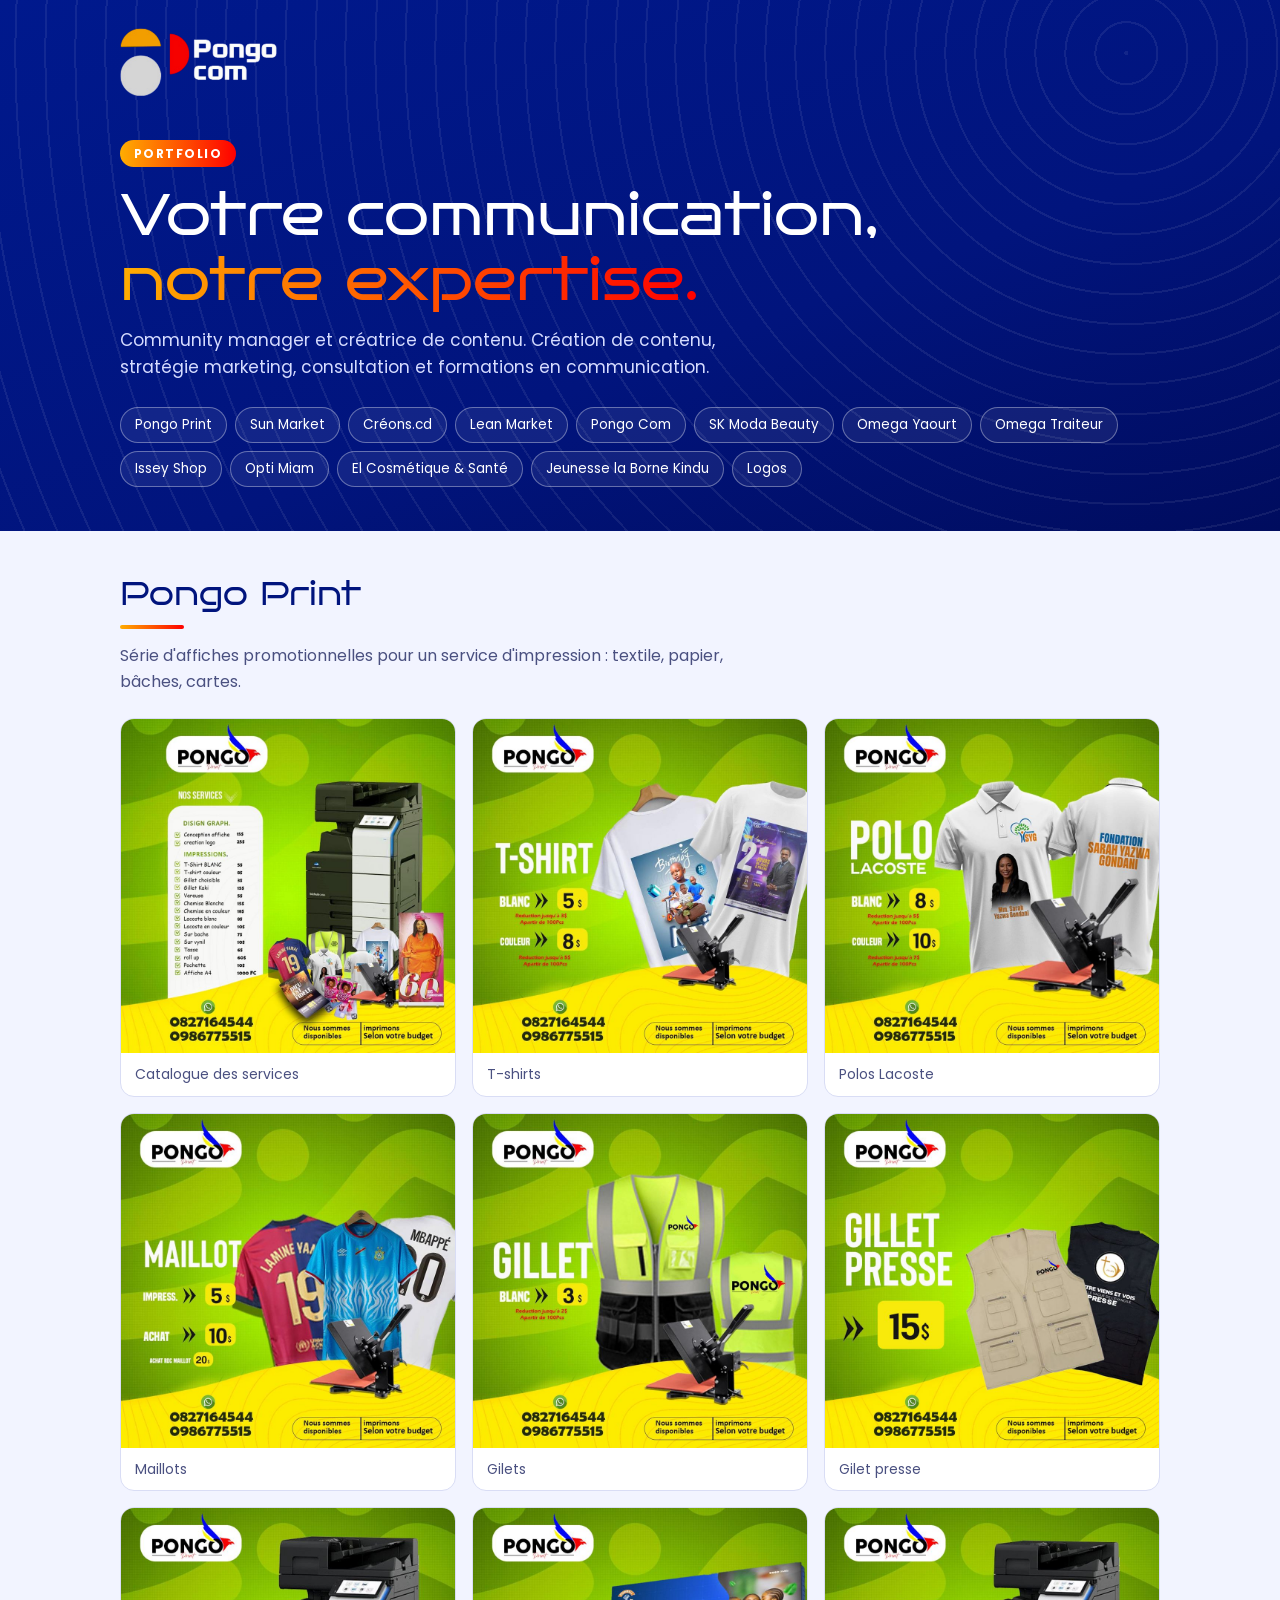
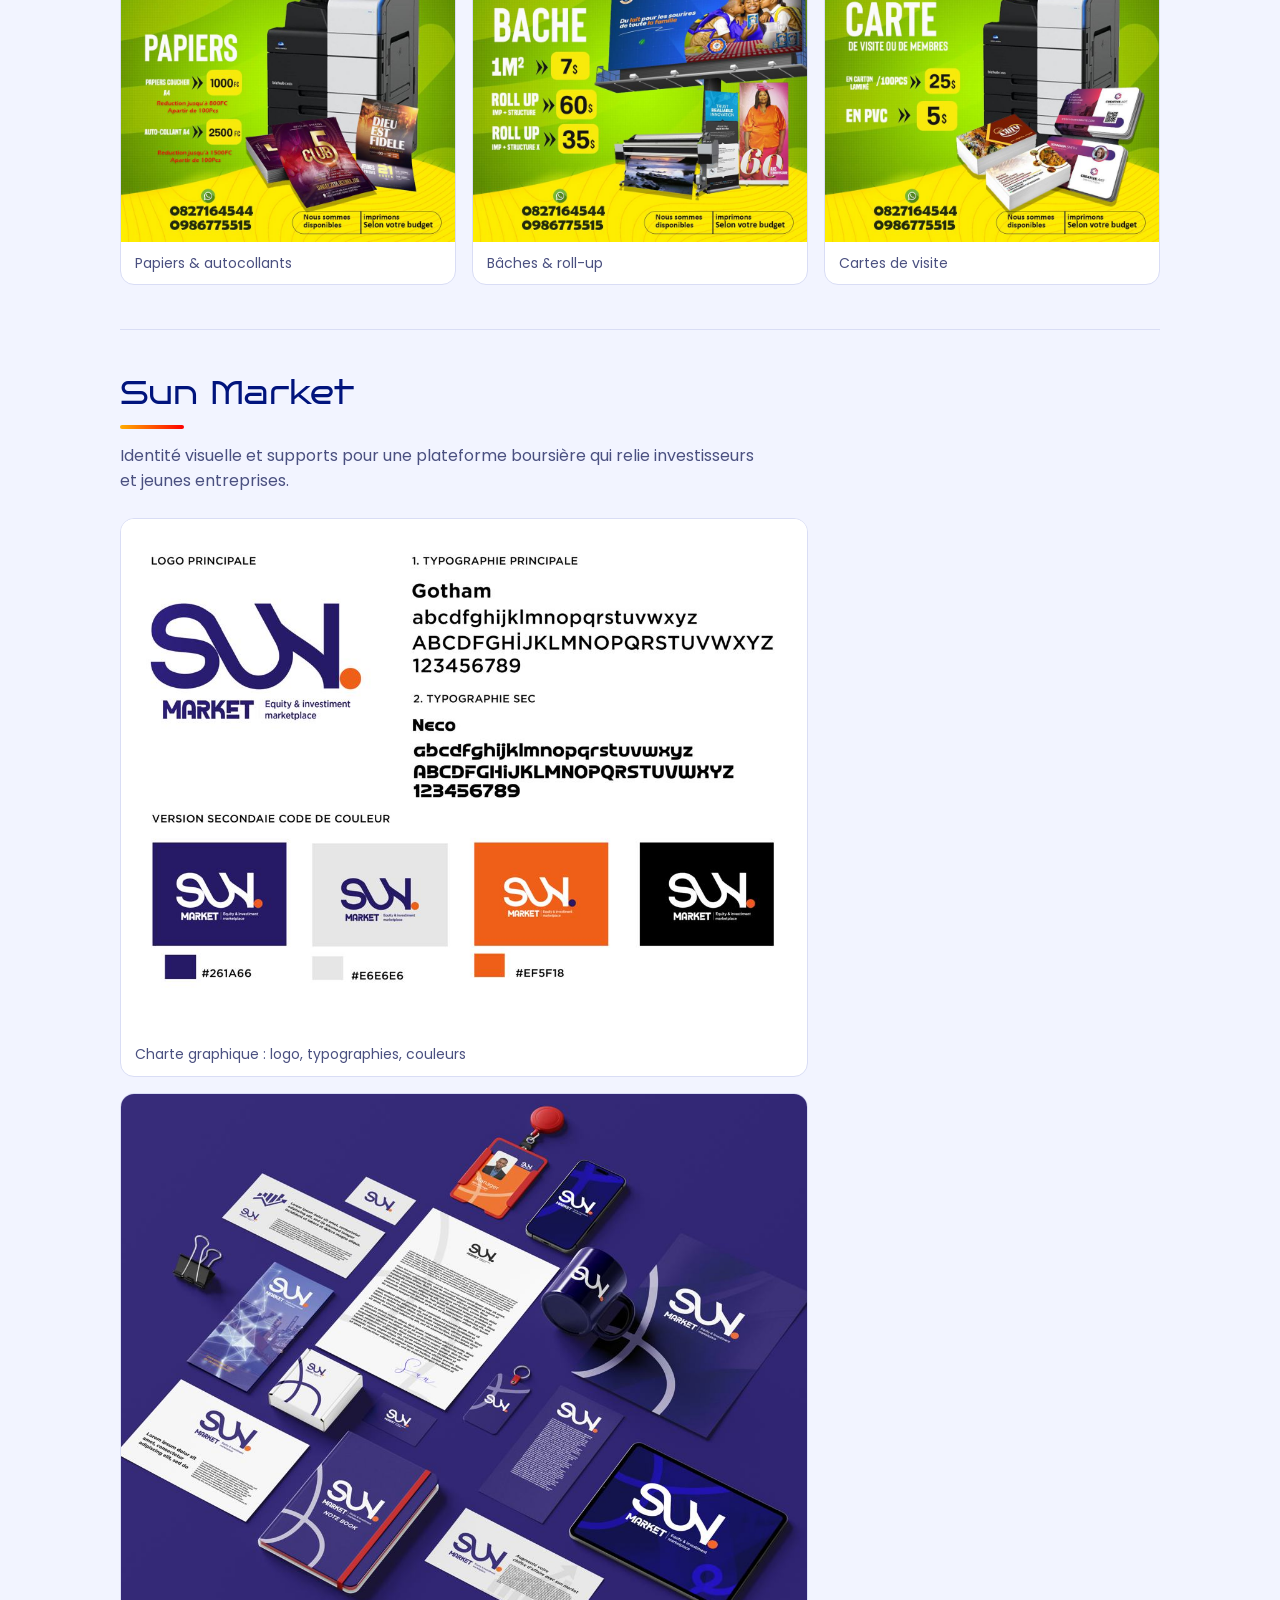
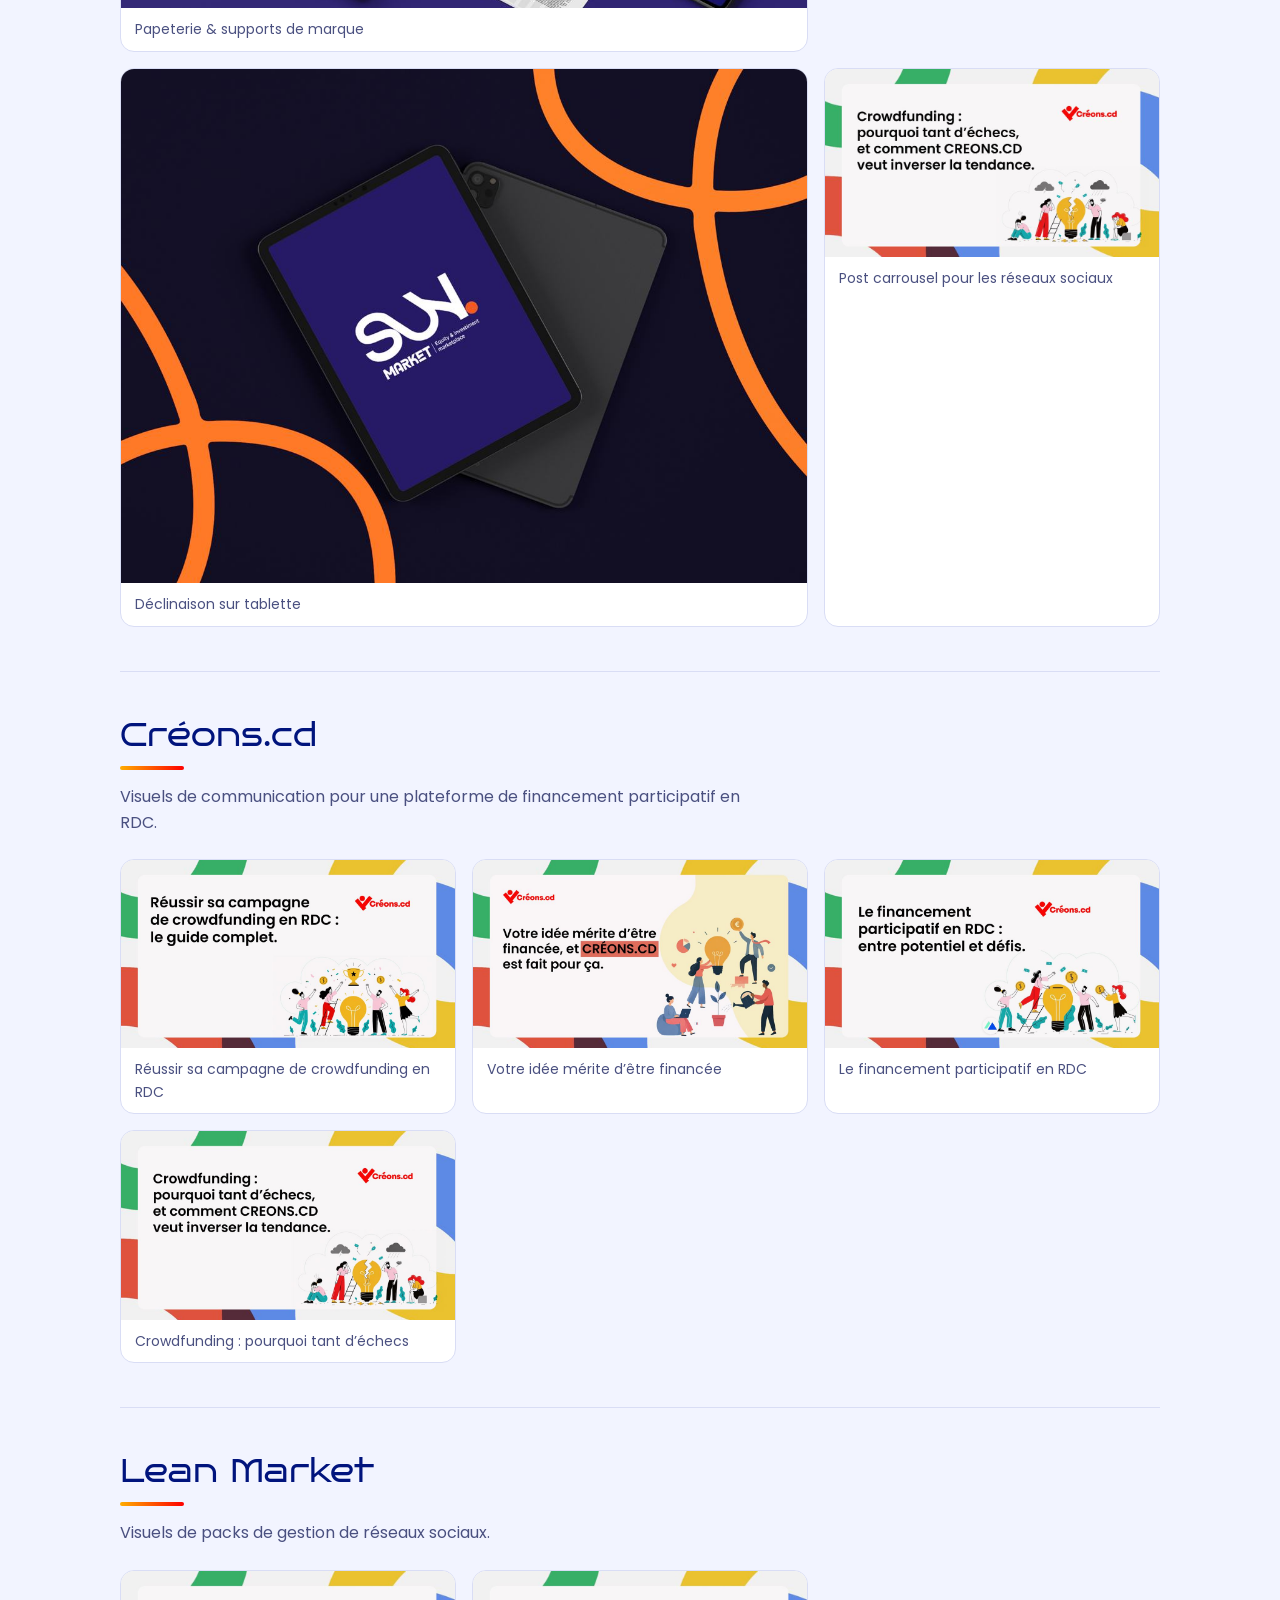
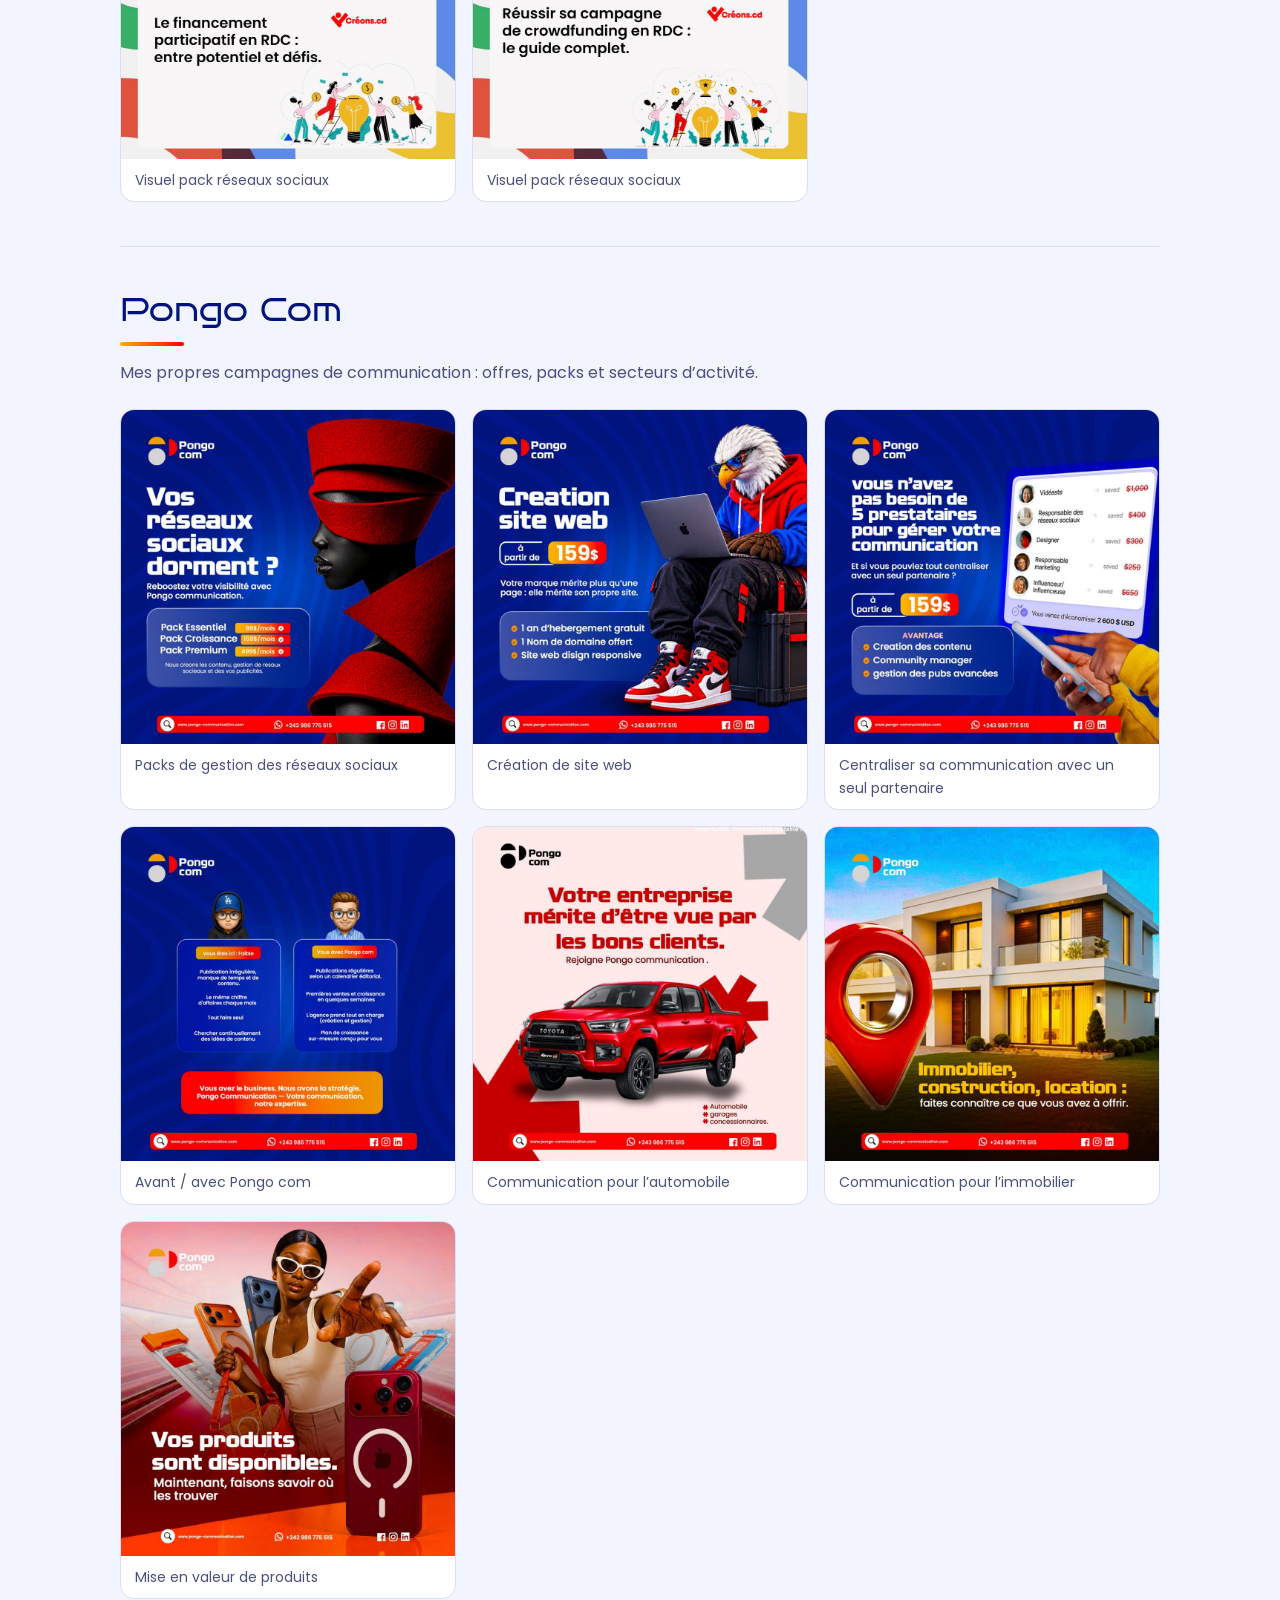
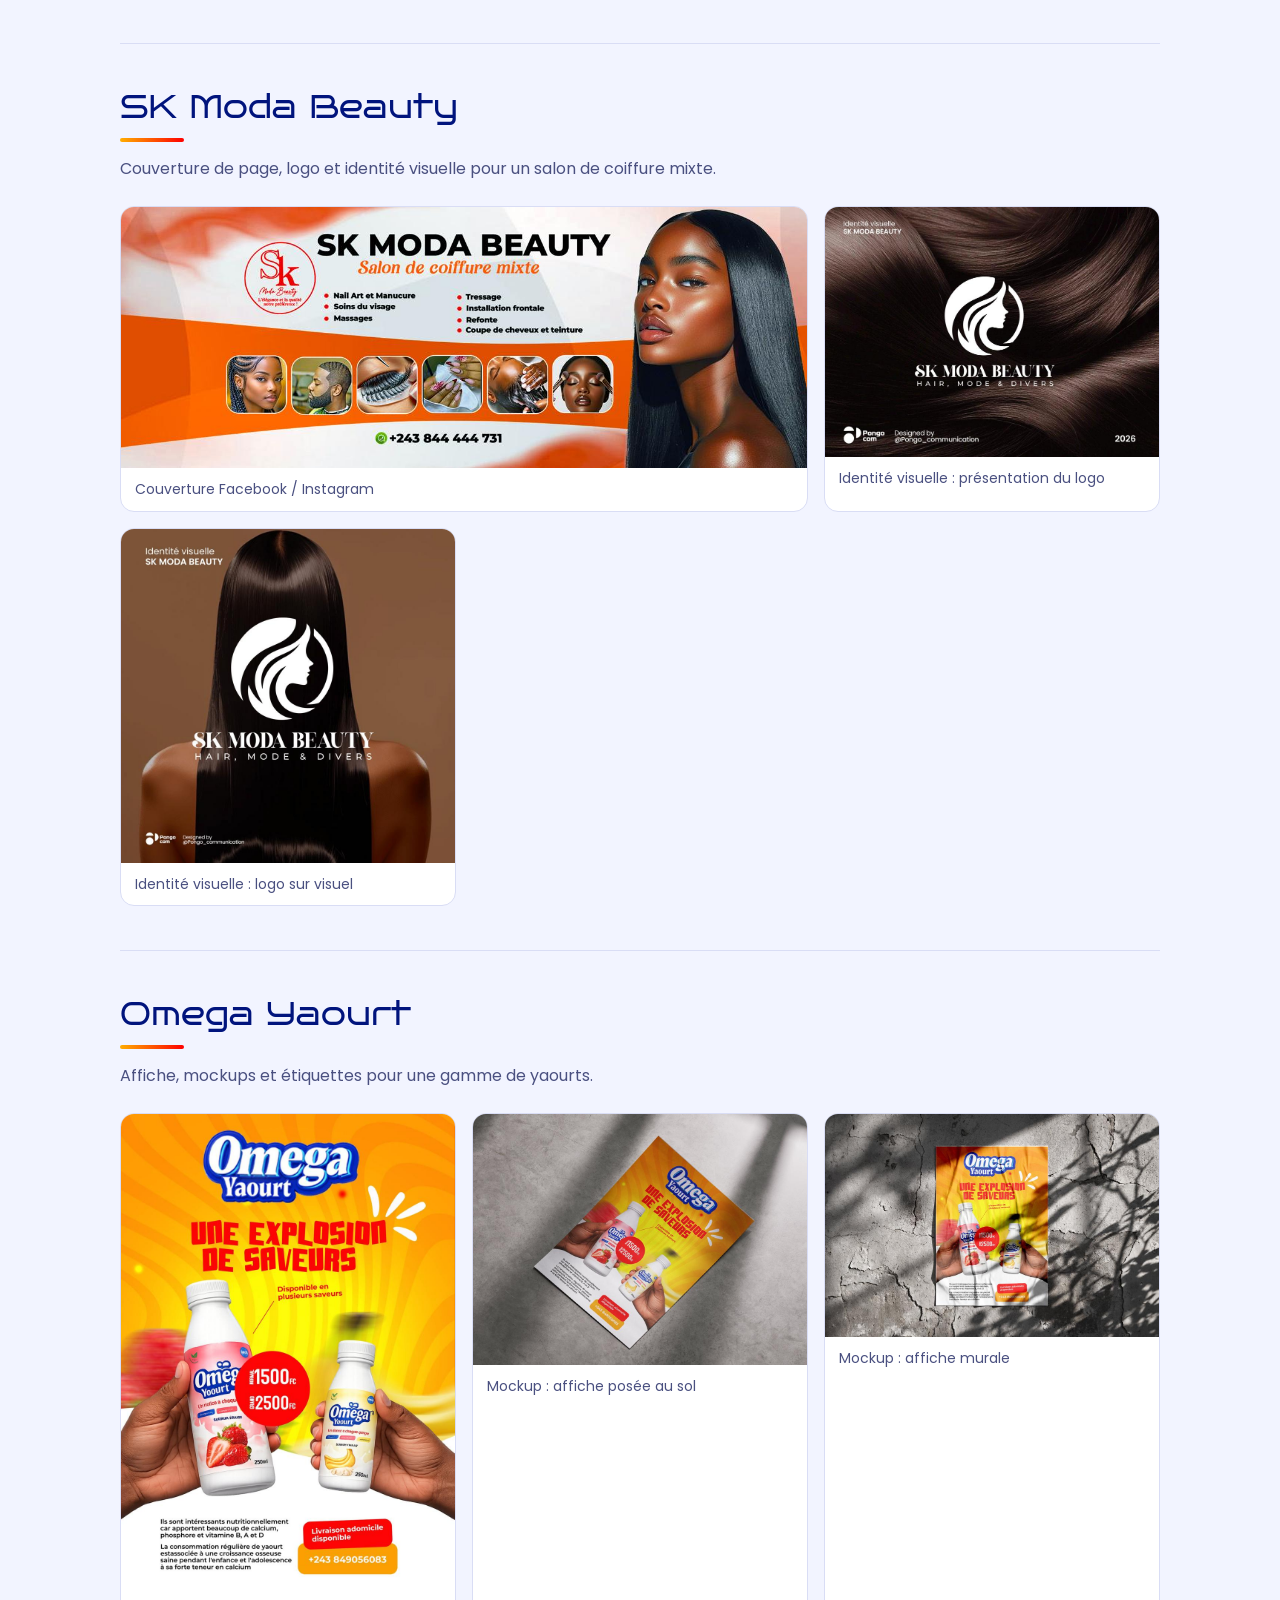
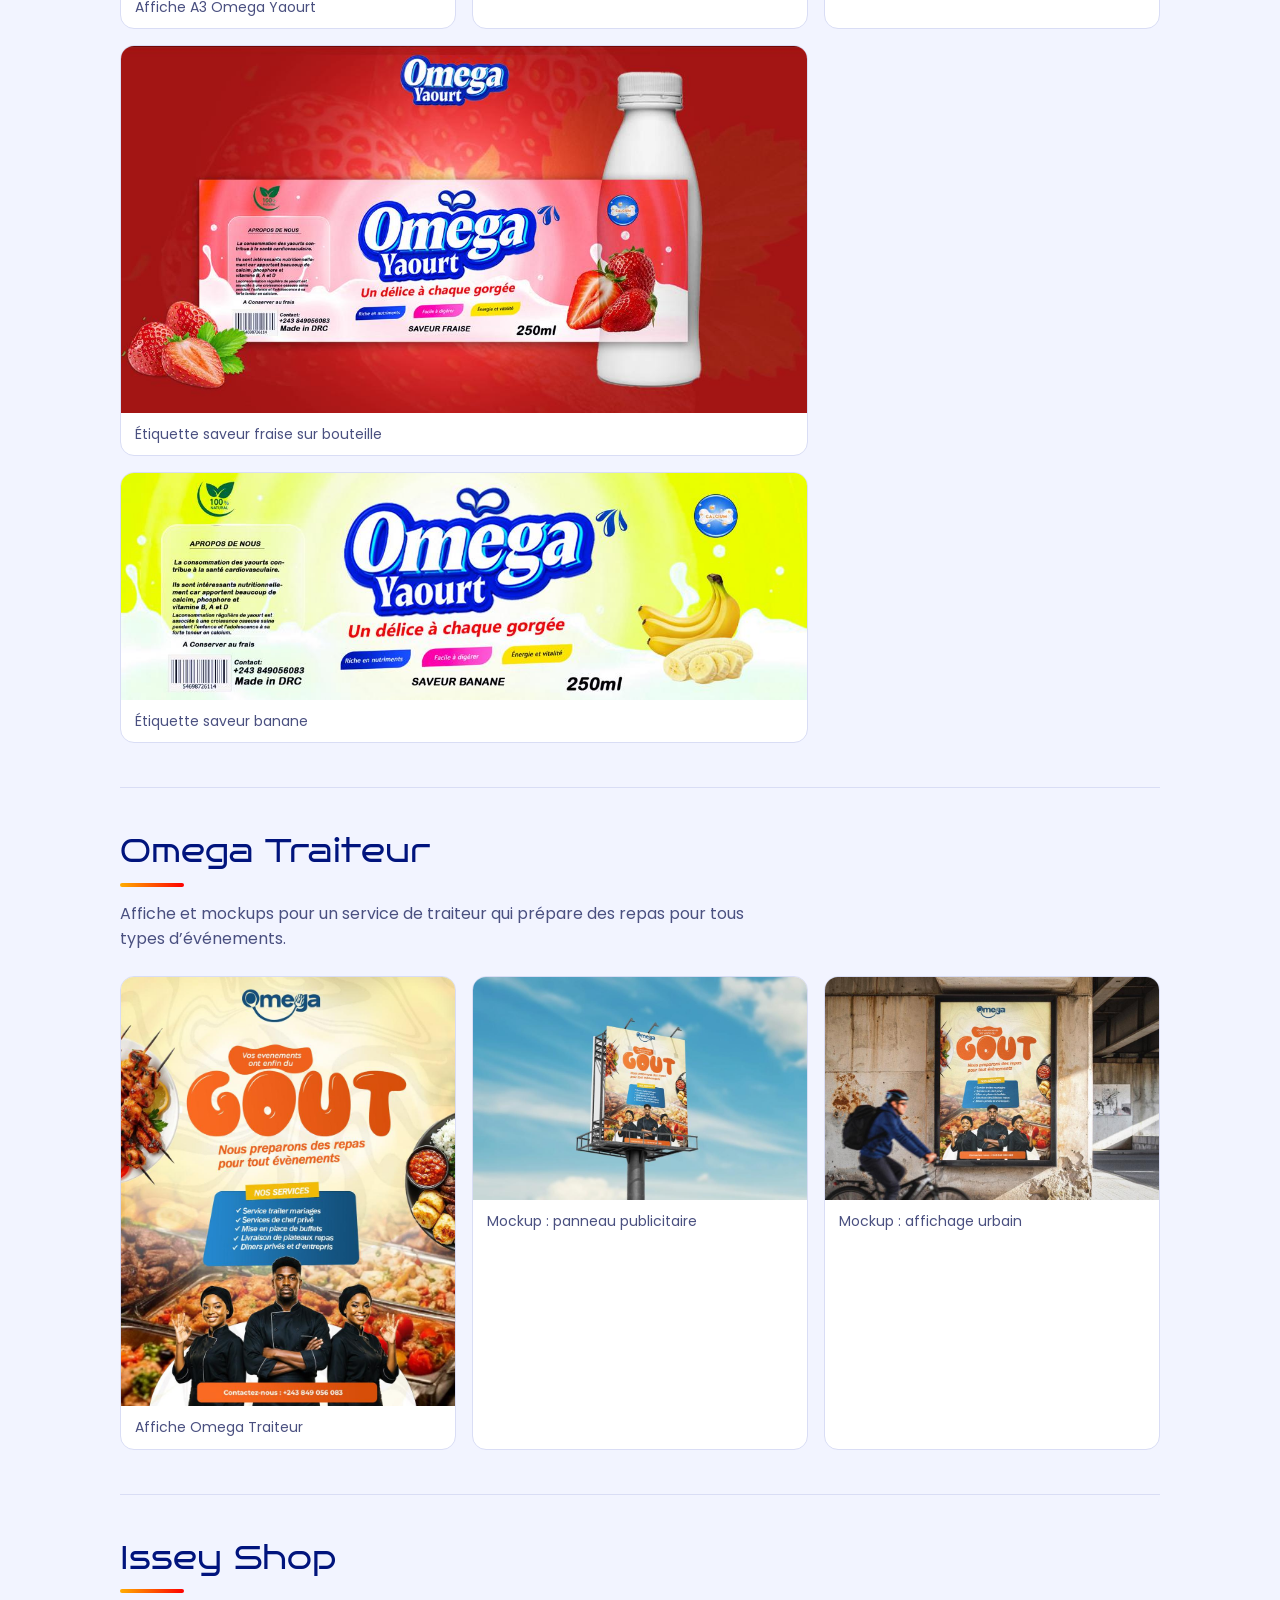
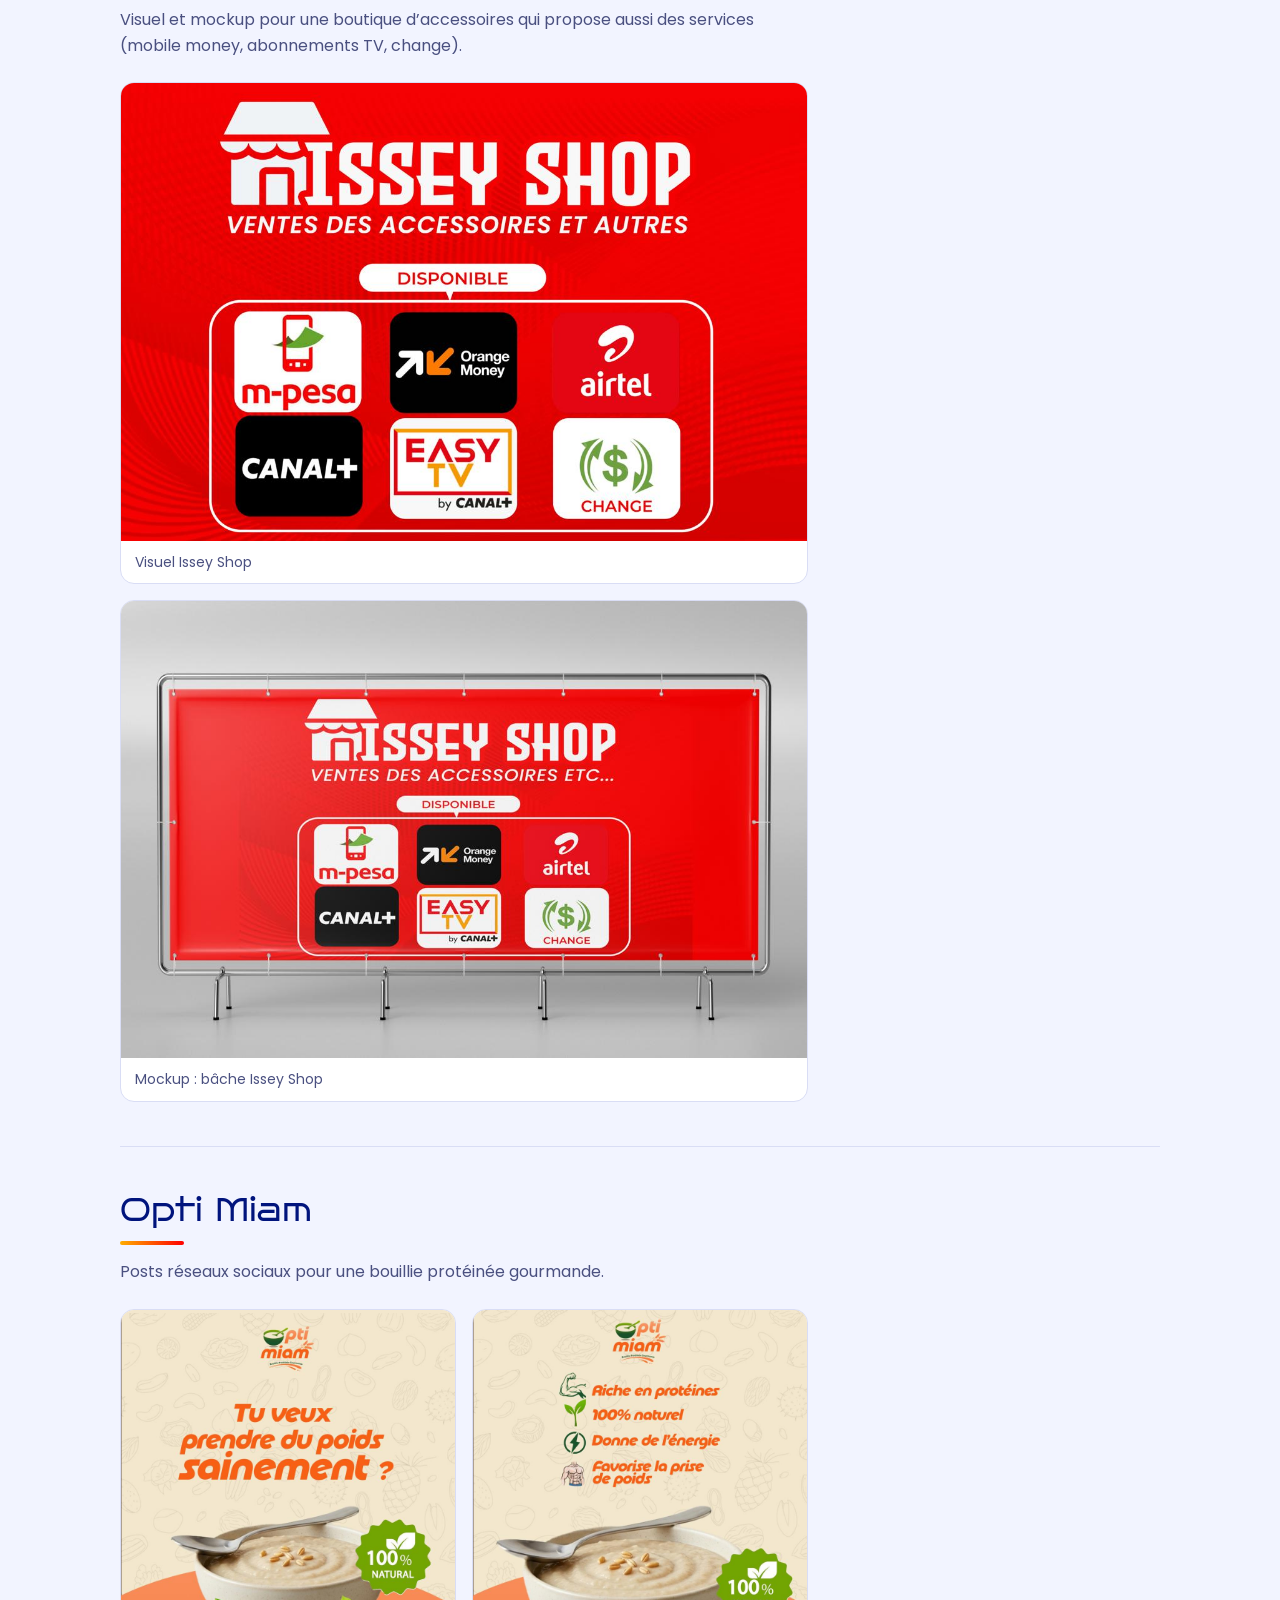
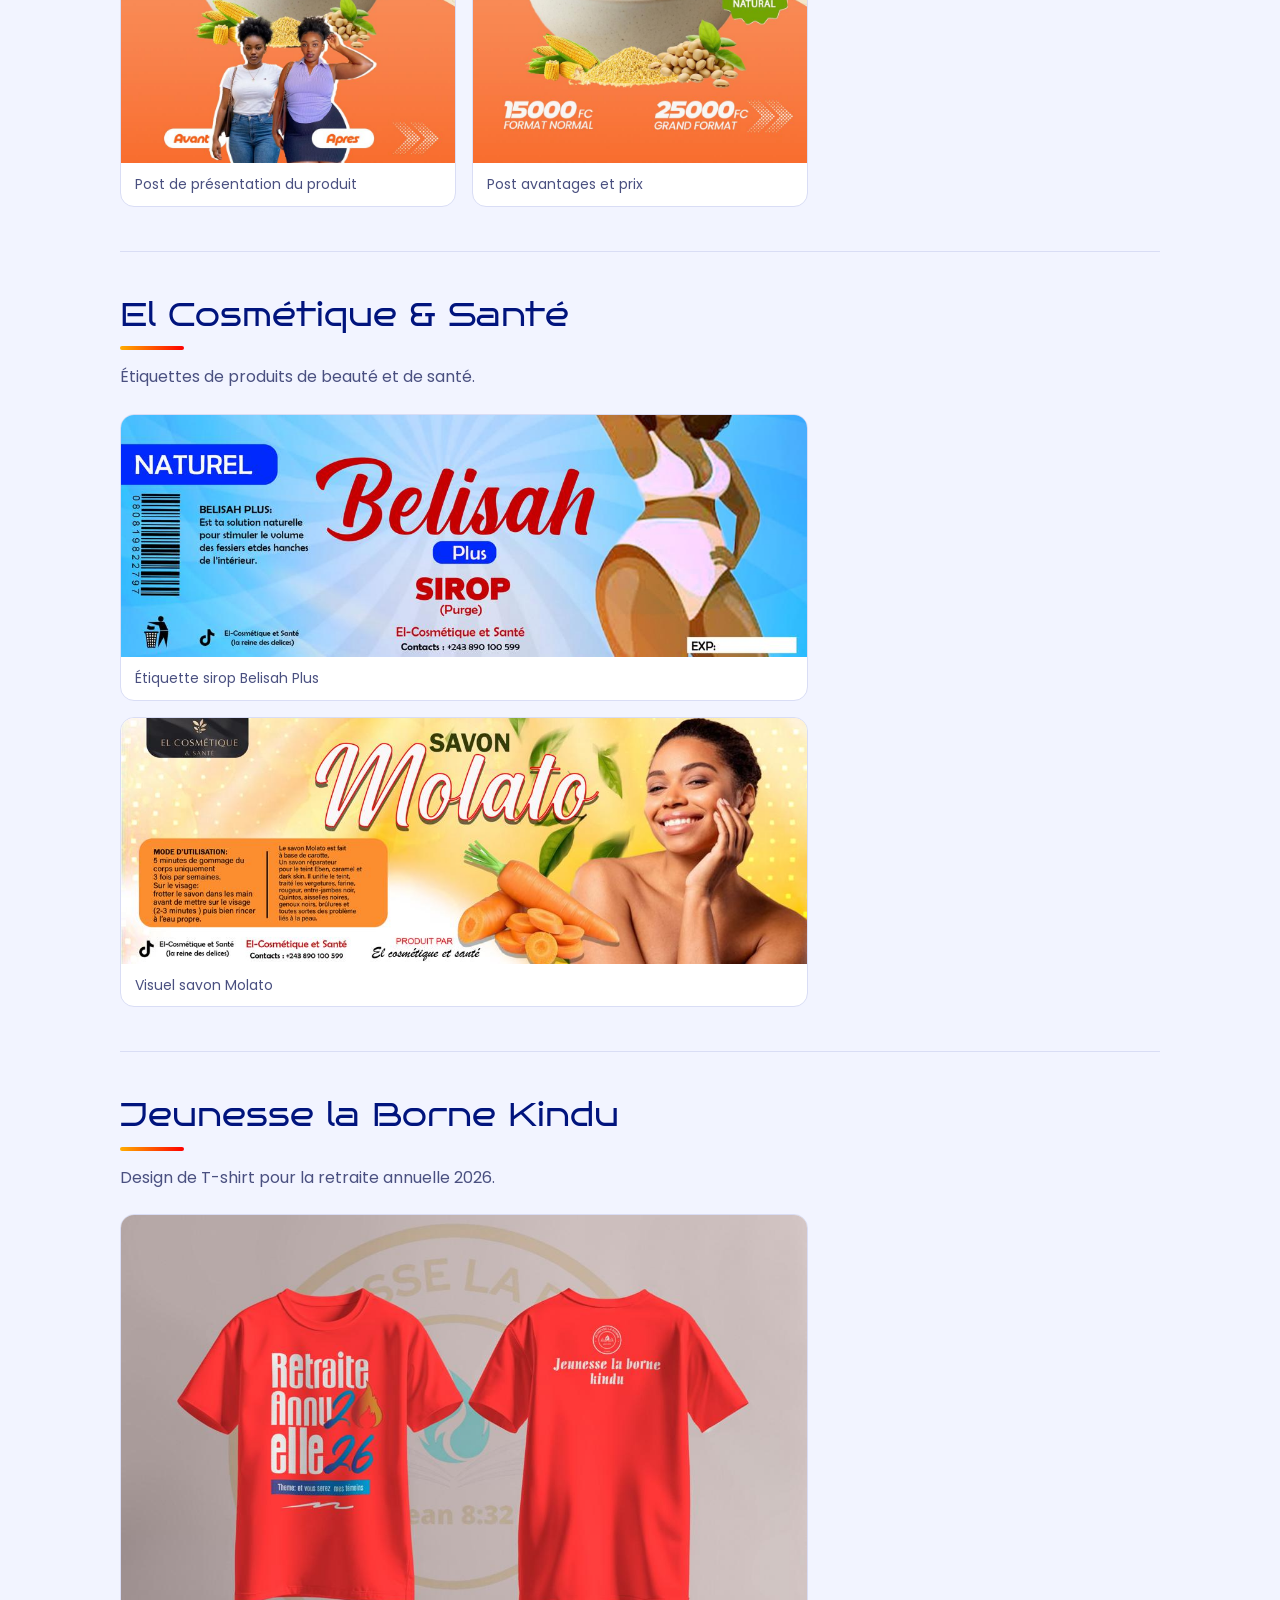
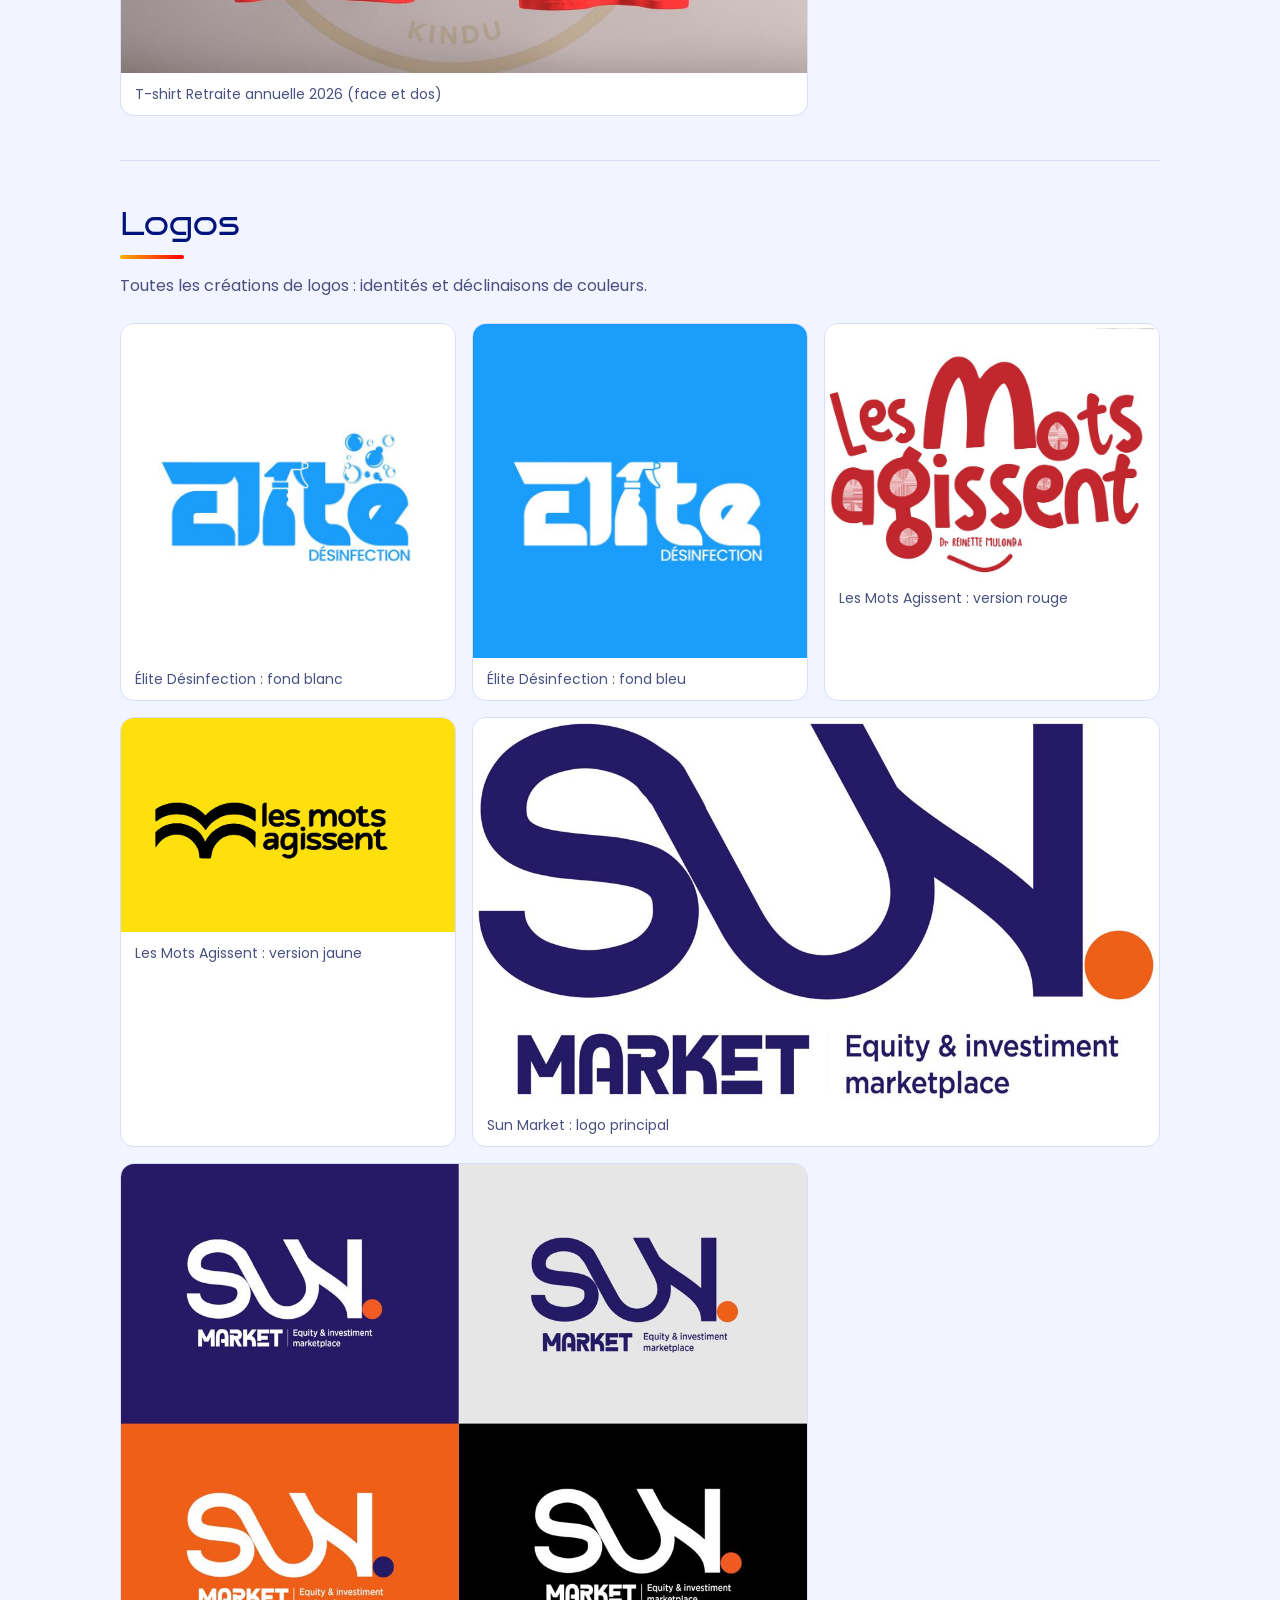
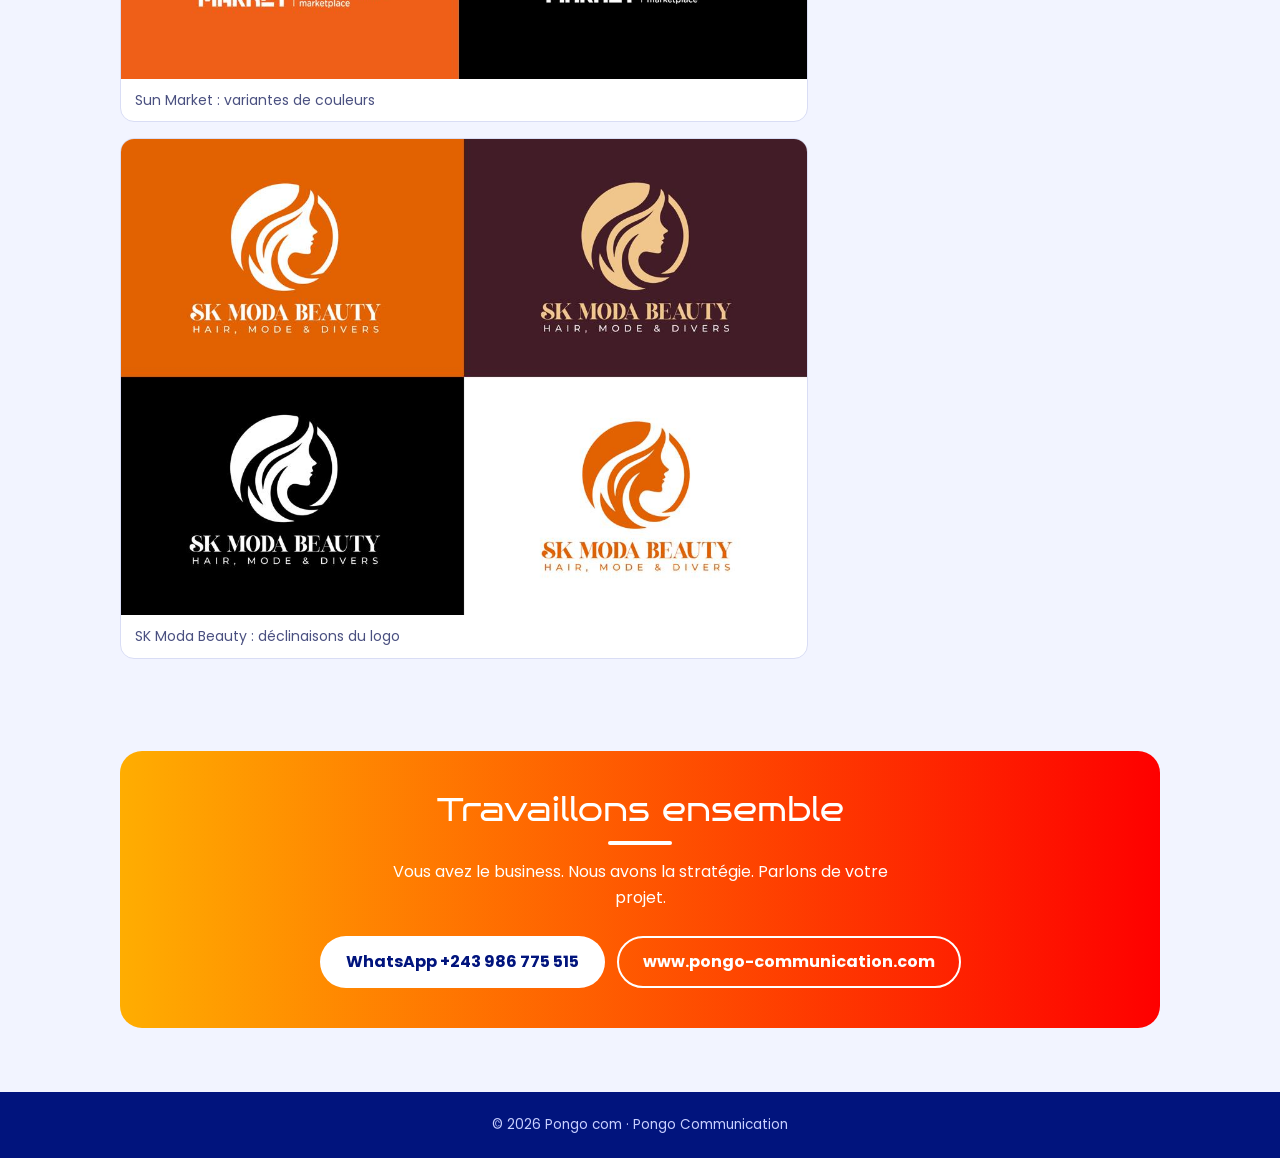
==== index.html @ a0d2eeac "Add files via upload" ====
<!doctype html><html lang="fr"><head><meta charset="utf-8"><link rel="preconnect" href="https://fonts.googleapis.com"><link rel="preconnect" href="https://fonts.gstatic.com" crossorigin><link href="https://fonts.googleapis.com/css2?family=Bruno+Ace&family=Poppins:wght@400;600;700&display=swap" rel="stylesheet">
<meta name="viewport" content="width=device-width, initial-scale=1, viewport-fit=cover">
<title>Portfolio · PONGO COM</title>
<style>
:root{--navy:#01147d;--navy2:#00198d;--orange:#ffad01;--red:#fe0000;--grad:linear-gradient(90deg,#ffad01,#fe0000);--bg:#f2f4ff;--fg:#0b1033;--mut:#4a5080;--card:#fff;--line:#d9ddf5;--h2:#01147d;--disp:"Bruno Ace","Orbitron",system-ui,sans-serif;color-scheme:light;box-sizing:border-box;padding-top:env(safe-area-inset-top,0px);padding-bottom:env(safe-area-inset-bottom,0px)}
@media (prefers-color-scheme:dark){:root:not([data-theme="light"]){--bg:#050a33;--fg:#eef0ff;--mut:#a9b0e0;--card:#0b1250;--line:#1b2580;--h2:#fff;color-scheme:dark}}
:root[data-theme="dark"]{--bg:#050a33;--fg:#eef0ff;--mut:#a9b0e0;--card:#0b1250;--line:#1b2580;--h2:#fff;color-scheme:dark}
*{box-sizing:border-box}html{background:var(--navy);scroll-padding-top:env(safe-area-inset-top,0px);scroll-behavior:smooth}
body{margin:0;background:var(--bg);color:var(--fg);font:16px/1.6 Poppins,system-ui,-apple-system,"Segoe UI",Roboto,sans-serif}
.w{max-width:1080px;margin:0 auto;padding:0 20px}
.top{background:repeating-radial-gradient(circle at 88% 10%,rgba(255,255,255,.07) 0 2px,transparent 2px 30px),linear-gradient(160deg,var(--navy2),var(--navy) 60%,#000c5e);color:#fff;padding:0 0 8px}
.top .w{padding-top:28px;padding-bottom:36px}
.logo{display:block;height:68px;width:auto}
.tag{display:inline-block;background:var(--grad);color:#fff;font-weight:700;font-size:12px;padding:4px 14px;border-radius:99px;letter-spacing:.12em;margin-top:44px}
h1{font:400 clamp(30px,6.4vw,58px)/1.12 var(--disp);margin:16px 0 14px;max-width:820px}
h1 em{font-style:normal;background:var(--grad);-webkit-background-clip:text;background-clip:text;color:transparent}
.lead{font-size:17px;color:#d6dcff;max-width:640px;margin:0}
nav{display:flex;flex-wrap:wrap;gap:8px;margin:26px 0 0}
nav a{color:#fff;text-decoration:none;font-size:13.5px;border:1px solid rgba(255,255,255,.35);padding:6px 14px;border-radius:99px;background:rgba(255,255,255,.07)}
nav a:hover{background:var(--grad);border-color:transparent}
section{padding:44px 0;border-top:1px solid var(--line)}
section:first-of-type{border-top:0}
h2{font:400 clamp(22px,4.6vw,32px)/1.2 var(--disp);margin:0 0 14px;color:var(--h2)}
h2::after{content:"";display:block;width:64px;height:4px;border-radius:4px;background:var(--grad);margin-top:12px}
.sub{color:var(--mut);margin:0 0 24px;max-width:640px}
.grid{display:grid;grid-template-columns:repeat(auto-fill,minmax(250px,1fr));gap:16px}
figure{margin:0;background:var(--card);border:1px solid var(--line);border-radius:14px;overflow:hidden;cursor:zoom-in;transition:transform .15s}
figure:hover{transform:translateY(-3px)}
figure img{display:block;width:100%;height:auto}
figure.wide{grid-column:span 2}
figcaption{padding:10px 14px;font-size:14px;color:var(--mut)}
@media (max-width:620px){figure.wide{grid-column:span 1}}
.cta{text-align:center;padding:48px 0 64px;border-top:0}
.ctabox{background:var(--grad);color:#fff;border-radius:22px;padding:40px 22px}
.ctabox h2{color:#fff}.ctabox h2::after{margin:12px auto 0;background:#fff}
.ctabox p{margin:0 auto 20px;max-width:520px}
.btn{display:inline-block;background:#fff;color:#01147d;text-decoration:none;font-weight:700;padding:13px 26px;border-radius:99px;margin:6px 6px 0}
.btn.alt{background:transparent;color:#fff;border:2px solid #fff;padding:11px 24px}
footer{background:var(--navy);color:#c9d0ff;text-align:center;padding:22px 20px;font-size:13.5px}
#lb{position:fixed;inset:0;background:rgba(0,0,0,.9);display:none;align-items:center;justify-content:center;padding:20px;z-index:50;cursor:zoom-out}
#lb img{max-width:100%;max-height:100%;border-radius:8px}
</style></head><body><header class="top"><div class="w"><img class="logo" alt="Pongo com" src="images/img-01.png">
<span class="tag">PORTFOLIO</span>
<h1>Votre communication, <em>notre expertise.</em></h1>
<p class="lead">Community manager et créatrice de contenu. Création de contenu, stratégie marketing, consultation et formations en communication.</p>
<nav><a href="#pongo-print">Pongo Print</a><a href="#sun-market">Sun Market</a><a href="#creons-cd">Créons.cd</a><a href="#lean-market">Lean Market</a><a href="#pongo-com">Pongo Com</a><a href="#sk-moda-beauty">SK Moda Beauty</a><a href="#omega-yaourt">Omega Yaourt</a><a href="#omega-traiteur">Omega Traiteur</a><a href="#issey-shop">Issey Shop</a><a href="#opti-miam">Opti Miam</a><a href="#el-cosmetique-sante">El Cosmétique & Santé</a><a href="#jeunesse-la-borne-kindu">Jeunesse la Borne Kindu</a><a href="#logos">Logos</a></nav></div></header>
<div class="w">
<section id="pongo-print"><h2>Pongo Print</h2><p class="sub">Série d'affiches promotionnelles pour un service d'impression : textile, papier, bâches, cartes.</p><div class="grid"><figure class=""><img loading="lazy" src="images/img-02.jpg" alt="Catalogue des services"><figcaption>Catalogue des services</figcaption></figure><figure class=""><img loading="lazy" src="images/img-03.jpg" alt="T-shirts"><figcaption>T-shirts</figcaption></figure><figure class=""><img loading="lazy" src="images/img-04.jpg" alt="Polos Lacoste"><figcaption>Polos Lacoste</figcaption></figure><figure class=""><img loading="lazy" src="images/img-05.jpg" alt="Maillots"><figcaption>Maillots</figcaption></figure><figure class=""><img loading="lazy" src="images/img-06.jpg" alt="Gilets"><figcaption>Gilets</figcaption></figure><figure class=""><img loading="lazy" src="images/img-07.jpg" alt="Gilet presse"><figcaption>Gilet presse</figcaption></figure><figure class=""><img loading="lazy" src="images/img-08.jpg" alt="Papiers & autocollants"><figcaption>Papiers & autocollants</figcaption></figure><figure class=""><img loading="lazy" src="images/img-09.jpg" alt="Bâches & roll-up"><figcaption>Bâches & roll-up</figcaption></figure><figure class=""><img loading="lazy" src="images/img-10.jpg" alt="Cartes de visite"><figcaption>Cartes de visite</figcaption></figure></div></section>
<section id="sun-market"><h2>Sun Market</h2><p class="sub">Identité visuelle et supports pour une plateforme boursière qui relie investisseurs et jeunes entreprises.</p><div class="grid"><figure class="wide"><img loading="lazy" src="images/img-11.jpg" alt="Charte graphique : logo, typographies, couleurs"><figcaption>Charte graphique : logo, typographies, couleurs</figcaption></figure><figure class="wide"><img loading="lazy" src="images/img-12.jpg" alt="Papeterie & supports de marque"><figcaption>Papeterie & supports de marque</figcaption></figure><figure class="wide"><img loading="lazy" src="images/img-13.jpg" alt="Déclinaison sur tablette"><figcaption>Déclinaison sur tablette</figcaption></figure><figure class=""><img loading="lazy" src="images/img-15.jpg" alt="Post carrousel pour les réseaux sociaux"><figcaption>Post carrousel pour les réseaux sociaux</figcaption></figure></div></section>
<section id="creons-cd"><h2>Créons.cd</h2><p class="sub">Visuels de communication pour une plateforme de financement participatif en RDC.</p><div class="grid"><figure><img loading="lazy" src="images/img-16.jpg" alt="Réussir sa campagne de crowdfunding en RDC"><figcaption>Réussir sa campagne de crowdfunding en RDC</figcaption></figure><figure><img loading="lazy" src="images/img-17.jpg" alt="Votre idée mérite d’être financée"><figcaption>Votre idée mérite d’être financée</figcaption></figure><figure><img loading="lazy" src="images/img-18.jpg" alt="Le financement participatif en RDC"><figcaption>Le financement participatif en RDC</figcaption></figure><figure><img loading="lazy" src="images/img-19.jpg" alt="Crowdfunding : pourquoi tant d’échecs"><figcaption>Crowdfunding : pourquoi tant d’échecs</figcaption></figure></div></section>
<section id="lean-market"><h2>Lean Market</h2><p class="sub">Visuels de packs de gestion de réseaux sociaux.</p><div class="grid"><figure class=""><img loading="lazy" src="images/img-20.jpg" alt="Visuel pack réseaux sociaux"><figcaption>Visuel pack réseaux sociaux</figcaption></figure><figure class=""><img loading="lazy" src="images/img-21.jpg" alt="Visuel pack réseaux sociaux"><figcaption>Visuel pack réseaux sociaux</figcaption></figure></div></section>
<section id="pongo-com"><h2>Pongo Com</h2><p class="sub">Mes propres campagnes de communication : offres, packs et secteurs d’activité.</p><div class="grid"><figure class=""><img loading="lazy" src="images/img-22.jpg" alt="Packs de gestion des réseaux sociaux"><figcaption>Packs de gestion des réseaux sociaux</figcaption></figure><figure class=""><img loading="lazy" src="images/img-23.jpg" alt="Création de site web"><figcaption>Création de site web</figcaption></figure><figure class=""><img loading="lazy" src="images/img-24.jpg" alt="Centraliser sa communication avec un seul partenaire"><figcaption>Centraliser sa communication avec un seul partenaire</figcaption></figure><figure class=""><img loading="lazy" src="images/img-25.jpg" alt="Avant / avec Pongo com"><figcaption>Avant / avec Pongo com</figcaption></figure><figure class=""><img loading="lazy" src="images/img-26.jpg" alt="Communication pour l’automobile"><figcaption>Communication pour l’automobile</figcaption></figure><figure class=""><img loading="lazy" src="images/img-27.jpg" alt="Communication pour l’immobilier"><figcaption>Communication pour l’immobilier</figcaption></figure><figure class=""><img loading="lazy" src="images/img-28.jpg" alt="Mise en valeur de produits"><figcaption>Mise en valeur de produits</figcaption></figure></div></section>
<section id="sk-moda-beauty"><h2>SK Moda Beauty</h2><p class="sub">Couverture de page, logo et identité visuelle pour un salon de coiffure mixte.</p><div class="grid"><figure class="wide"><img loading="lazy" src="images/img-29.jpg" alt="Couverture Facebook / Instagram"><figcaption>Couverture Facebook / Instagram</figcaption></figure><figure class=""><img loading="lazy" src="images/img-31.jpg" alt="Identité visuelle : présentation du logo"><figcaption>Identité visuelle : présentation du logo</figcaption></figure><figure class=""><img loading="lazy" src="images/img-32.jpg" alt="Identité visuelle : logo sur visuel"><figcaption>Identité visuelle : logo sur visuel</figcaption></figure></div></section>
<section id="omega-yaourt"><h2>Omega Yaourt</h2><p class="sub">Affiche, mockups et étiquettes pour une gamme de yaourts.</p><div class="grid"><figure class=""><img loading="lazy" src="images/img-33.jpg" alt="Affiche A3 Omega Yaourt"><figcaption>Affiche A3 Omega Yaourt</figcaption></figure><figure><img loading="lazy" src="images/img-41.jpg" alt="Mockup : affiche posée au sol"><figcaption>Mockup : affiche posée au sol</figcaption></figure><figure><img loading="lazy" src="images/img-42.jpg" alt="Mockup : affiche murale"><figcaption>Mockup : affiche murale</figcaption></figure><figure class="wide"><img loading="lazy" src="images/img-43.jpg" alt="Étiquette saveur fraise sur bouteille"><figcaption>Étiquette saveur fraise sur bouteille</figcaption></figure><figure class="wide"><img loading="lazy" src="images/img-44.jpg" alt="Étiquette saveur banane"><figcaption>Étiquette saveur banane</figcaption></figure></div></section>
<section id="omega-traiteur"><h2>Omega Traiteur</h2><p class="sub">Affiche et mockups pour un service de traiteur qui prépare des repas pour tous types d’événements.</p><div class="grid"><figure><img loading="lazy" src="images/img-45.jpg" alt="Affiche Omega Traiteur"><figcaption>Affiche Omega Traiteur</figcaption></figure><figure><img loading="lazy" src="images/img-46.jpg" alt="Mockup : panneau publicitaire"><figcaption>Mockup : panneau publicitaire</figcaption></figure><figure><img loading="lazy" src="images/img-47.jpg" alt="Mockup : affichage urbain"><figcaption>Mockup : affichage urbain</figcaption></figure></div></section>
<section id="issey-shop"><h2>Issey Shop</h2><p class="sub">Visuel et mockup pour une boutique d’accessoires qui propose aussi des services (mobile money, abonnements TV, change).</p><div class="grid"><figure class="wide"><img loading="lazy" src="images/img-48.jpg" alt="Visuel Issey Shop"><figcaption>Visuel Issey Shop</figcaption></figure><figure class="wide"><img loading="lazy" src="images/img-49.jpg" alt="Mockup : bâche Issey Shop"><figcaption>Mockup : bâche Issey Shop</figcaption></figure></div></section>
<section id="opti-miam"><h2>Opti Miam</h2><p class="sub">Posts réseaux sociaux pour une bouillie protéinée gourmande.</p><div class="grid"><figure class=""><img loading="lazy" src="images/img-34.jpg" alt="Post de présentation du produit"><figcaption>Post de présentation du produit</figcaption></figure><figure class=""><img loading="lazy" src="images/img-35.jpg" alt="Post avantages et prix"><figcaption>Post avantages et prix</figcaption></figure></div></section>
<section id="el-cosmetique-sante"><h2>El Cosmétique & Santé</h2><p class="sub">Étiquettes de produits de beauté et de santé.</p><div class="grid"><figure class="wide"><img loading="lazy" src="images/img-38.jpg" alt="Étiquette sirop Belisah Plus"><figcaption>Étiquette sirop Belisah Plus</figcaption></figure><figure class="wide"><img loading="lazy" src="images/img-39.jpg" alt="Visuel savon Molato"><figcaption>Visuel savon Molato</figcaption></figure></div></section>
<section id="jeunesse-la-borne-kindu"><h2>Jeunesse la Borne Kindu</h2><p class="sub">Design de T-shirt pour la retraite annuelle 2026.</p><div class="grid"><figure class="wide"><img loading="lazy" src="images/img-40.jpg" alt="T-shirt Retraite annuelle 2026 (face et dos)"><figcaption>T-shirt Retraite annuelle 2026 (face et dos)</figcaption></figure></div></section>
<section id="logos"><h2>Logos</h2><p class="sub">Toutes les créations de logos : identités et déclinaisons de couleurs.</p><div class="grid"><figure class=""><img loading="lazy" src="images/img-36.jpg" alt="Élite Désinfection : fond blanc"><figcaption>Élite Désinfection : fond blanc</figcaption></figure><figure class=""><img loading="lazy" src="images/img-37.jpg" alt="Élite Désinfection : fond bleu"><figcaption>Élite Désinfection : fond bleu</figcaption></figure><figure><img loading="lazy" src="images/img-50.jpg" alt="Les Mots Agissent : version rouge"><figcaption>Les Mots Agissent : version rouge</figcaption></figure><figure><img loading="lazy" src="images/img-51.jpg" alt="Les Mots Agissent : version jaune"><figcaption>Les Mots Agissent : version jaune</figcaption></figure><figure class="wide"><img loading="lazy" src="images/img-52.jpg" alt="Sun Market : logo principal"><figcaption>Sun Market : logo principal</figcaption></figure><figure class="wide"><img loading="lazy" src="images/img-14.jpg" alt="Sun Market : variantes de couleurs"><figcaption>Sun Market : variantes de couleurs</figcaption></figure><figure class="wide"><img loading="lazy" src="images/img-30.jpg" alt="SK Moda Beauty : déclinaisons du logo"><figcaption>SK Moda Beauty : déclinaisons du logo</figcaption></figure></div></section>
<section class="cta"><div class="ctabox"><h2>Travaillons ensemble</h2><p>Vous avez le business. Nous avons la stratégie. Parlons de votre projet.</p><a class="btn" href="https://wa.me/243986775515">WhatsApp +243 986 775 515</a><a class="btn alt" href="https://www.pongo-communication.com">www.pongo-communication.com</a></div></section>
</div><footer>© 2026 Pongo com · Pongo Communication</footer><div id="lb"><img alt=""></div>
<script>
var lb=document.getElementById('lb'),li=lb.querySelector('img');
document.querySelectorAll('figure img').forEach(function(i){i.parentNode.addEventListener('click',function(){li.src=i.src;lb.style.display='flex'})});
lb.addEventListener('click',function(){lb.style.display='none'});
</script></body></html>
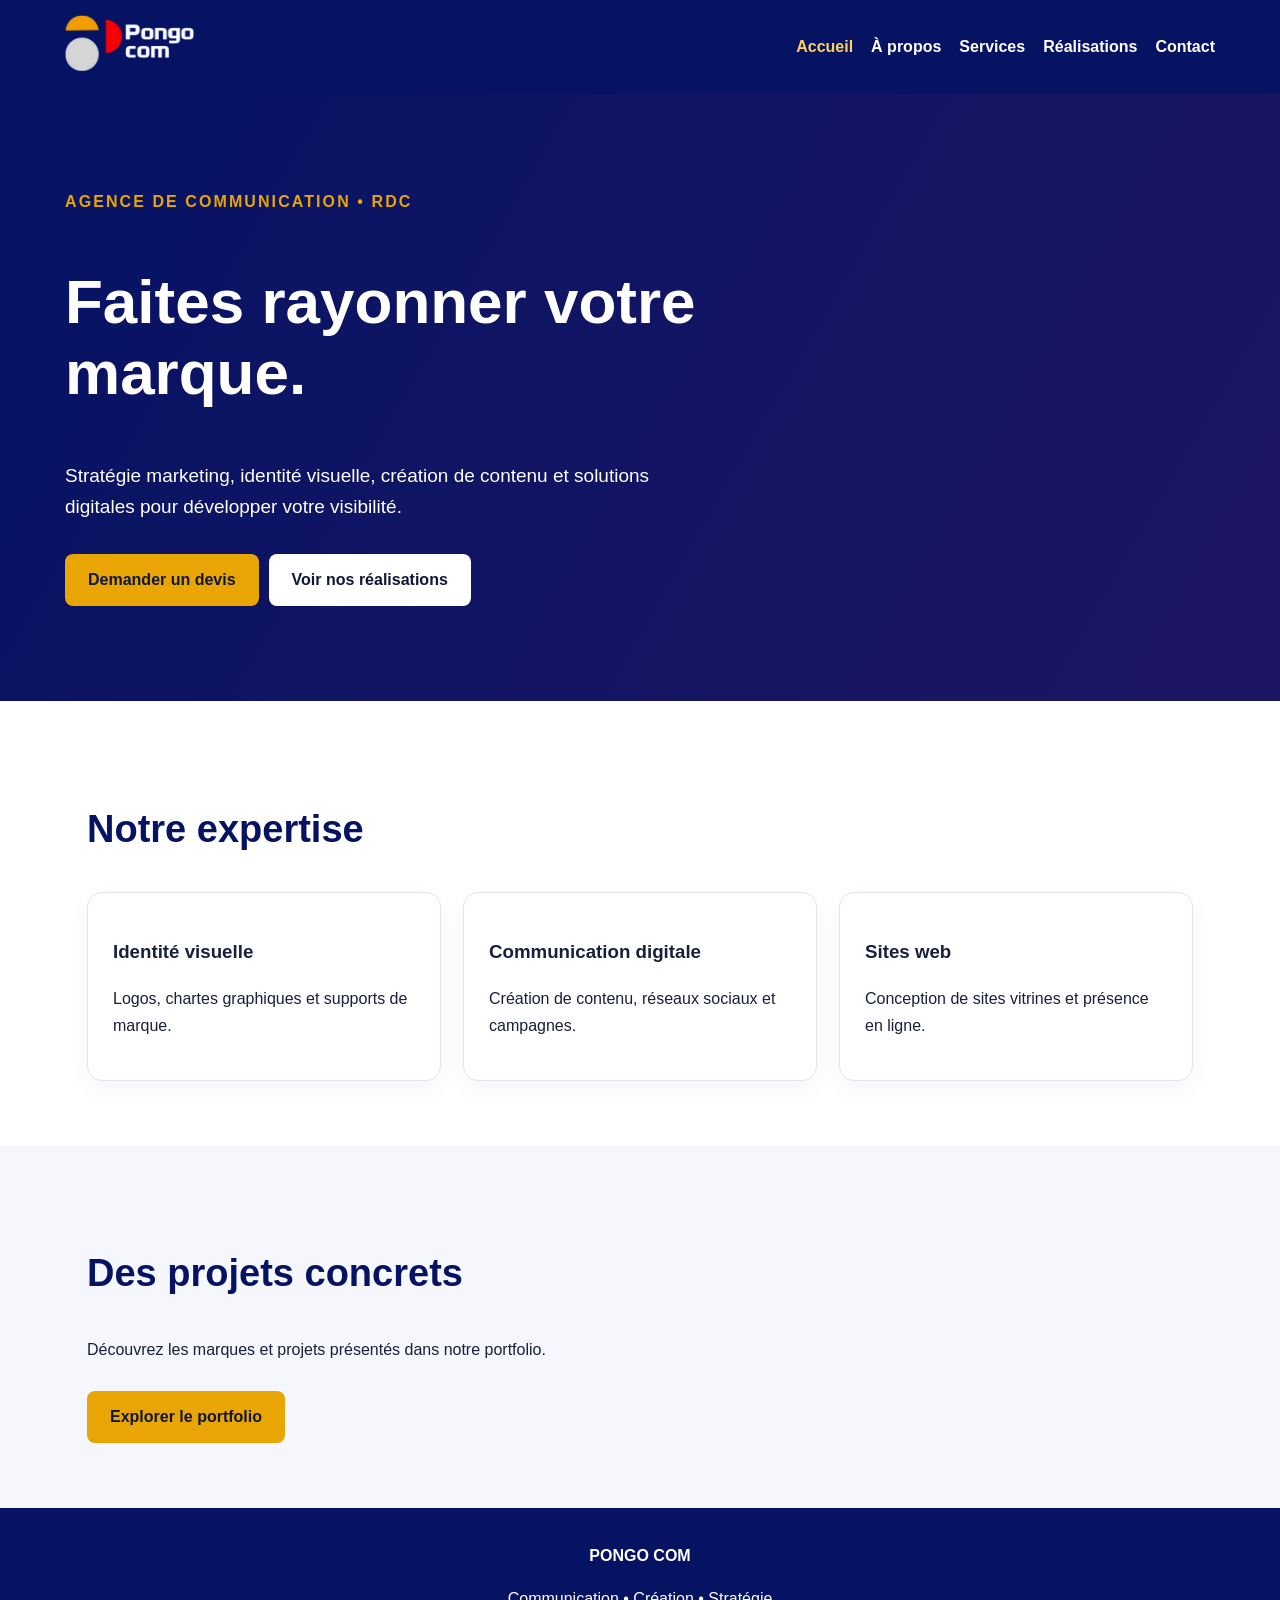
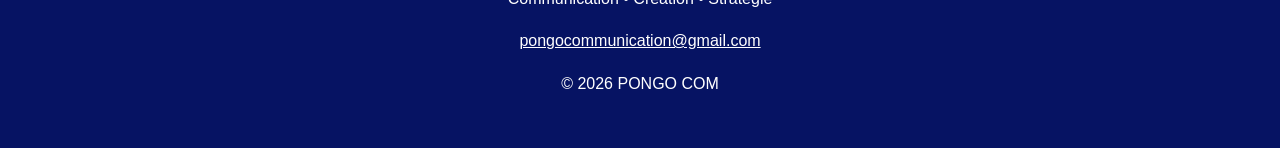
==== commit 6cc8a695: "Nouvelle page d'accueil PONGO COM" ====
--- a/index.html
+++ b/index.html
@@ -1,67 +1 @@
-<!doctype html><html lang="fr"><head><meta charset="utf-8"><link rel="preconnect" href="https://fonts.googleapis.com"><link rel="preconnect" href="https://fonts.gstatic.com" crossorigin><link href="https://fonts.googleapis.com/css2?family=Bruno+Ace&family=Poppins:wght@400;600;700&display=swap" rel="stylesheet">
-<meta name="viewport" content="width=device-width, initial-scale=1, viewport-fit=cover">
-<title>Portfolio · PONGO COM</title>
-<style>
-:root{--navy:#01147d;--navy2:#00198d;--orange:#ffad01;--red:#fe0000;--grad:linear-gradient(90deg,#ffad01,#fe0000);--bg:#f2f4ff;--fg:#0b1033;--mut:#4a5080;--card:#fff;--line:#d9ddf5;--h2:#01147d;--disp:"Bruno Ace","Orbitron",system-ui,sans-serif;color-scheme:light;box-sizing:border-box;padding-top:env(safe-area-inset-top,0px);padding-bottom:env(safe-area-inset-bottom,0px)}
-@media (prefers-color-scheme:dark){:root:not([data-theme="light"]){--bg:#050a33;--fg:#eef0ff;--mut:#a9b0e0;--card:#0b1250;--line:#1b2580;--h2:#fff;color-scheme:dark}}
-:root[data-theme="dark"]{--bg:#050a33;--fg:#eef0ff;--mut:#a9b0e0;--card:#0b1250;--line:#1b2580;--h2:#fff;color-scheme:dark}
-*{box-sizing:border-box}html{background:var(--navy);scroll-padding-top:env(safe-area-inset-top,0px);scroll-behavior:smooth}
-body{margin:0;background:var(--bg);color:var(--fg);font:16px/1.6 Poppins,system-ui,-apple-system,"Segoe UI",Roboto,sans-serif}
-.w{max-width:1080px;margin:0 auto;padding:0 20px}
-.top{background:repeating-radial-gradient(circle at 88% 10%,rgba(255,255,255,.07) 0 2px,transparent 2px 30px),linear-gradient(160deg,var(--navy2),var(--navy) 60%,#000c5e);color:#fff;padding:0 0 8px}
-.top .w{padding-top:28px;padding-bottom:36px}
-.logo{display:block;height:68px;width:auto}
-.tag{display:inline-block;background:var(--grad);color:#fff;font-weight:700;font-size:12px;padding:4px 14px;border-radius:99px;letter-spacing:.12em;margin-top:44px}
-h1{font:400 clamp(30px,6.4vw,58px)/1.12 var(--disp);margin:16px 0 14px;max-width:820px}
-h1 em{font-style:normal;background:var(--grad);-webkit-background-clip:text;background-clip:text;color:transparent}
-.lead{font-size:17px;color:#d6dcff;max-width:640px;margin:0}
-nav{display:flex;flex-wrap:wrap;gap:8px;margin:26px 0 0}
-nav a{color:#fff;text-decoration:none;font-size:13.5px;border:1px solid rgba(255,255,255,.35);padding:6px 14px;border-radius:99px;background:rgba(255,255,255,.07)}
-nav a:hover{background:var(--grad);border-color:transparent}
-section{padding:44px 0;border-top:1px solid var(--line)}
-section:first-of-type{border-top:0}
-h2{font:400 clamp(22px,4.6vw,32px)/1.2 var(--disp);margin:0 0 14px;color:var(--h2)}
-h2::after{content:"";display:block;width:64px;height:4px;border-radius:4px;background:var(--grad);margin-top:12px}
-.sub{color:var(--mut);margin:0 0 24px;max-width:640px}
-.grid{display:grid;grid-template-columns:repeat(auto-fill,minmax(250px,1fr));gap:16px}
-figure{margin:0;background:var(--card);border:1px solid var(--line);border-radius:14px;overflow:hidden;cursor:zoom-in;transition:transform .15s}
-figure:hover{transform:translateY(-3px)}
-figure img{display:block;width:100%;height:auto}
-figure.wide{grid-column:span 2}
-figcaption{padding:10px 14px;font-size:14px;color:var(--mut)}
-@media (max-width:620px){figure.wide{grid-column:span 1}}
-.cta{text-align:center;padding:48px 0 64px;border-top:0}
-.ctabox{background:var(--grad);color:#fff;border-radius:22px;padding:40px 22px}
-.ctabox h2{color:#fff}.ctabox h2::after{margin:12px auto 0;background:#fff}
-.ctabox p{margin:0 auto 20px;max-width:520px}
-.btn{display:inline-block;background:#fff;color:#01147d;text-decoration:none;font-weight:700;padding:13px 26px;border-radius:99px;margin:6px 6px 0}
-.btn.alt{background:transparent;color:#fff;border:2px solid #fff;padding:11px 24px}
-footer{background:var(--navy);color:#c9d0ff;text-align:center;padding:22px 20px;font-size:13.5px}
-#lb{position:fixed;inset:0;background:rgba(0,0,0,.9);display:none;align-items:center;justify-content:center;padding:20px;z-index:50;cursor:zoom-out}
-#lb img{max-width:100%;max-height:100%;border-radius:8px}
-</style></head><body><header class="top"><div class="w"><img class="logo" alt="Pongo com" src="images/img-01.png">
-<span class="tag">PORTFOLIO</span>
-<h1>Votre communication, <em>notre expertise.</em></h1>
-<p class="lead">Community manager et créatrice de contenu. Création de contenu, stratégie marketing, consultation et formations en communication.</p>
-<nav><a href="#pongo-print">Pongo Print</a><a href="#sun-market">Sun Market</a><a href="#creons-cd">Créons.cd</a><a href="#lean-market">Lean Market</a><a href="#pongo-com">Pongo Com</a><a href="#sk-moda-beauty">SK Moda Beauty</a><a href="#omega-yaourt">Omega Yaourt</a><a href="#omega-traiteur">Omega Traiteur</a><a href="#issey-shop">Issey Shop</a><a href="#opti-miam">Opti Miam</a><a href="#el-cosmetique-sante">El Cosmétique & Santé</a><a href="#jeunesse-la-borne-kindu">Jeunesse la Borne Kindu</a><a href="#logos">Logos</a></nav></div></header>
-<div class="w">
-<section id="pongo-print"><h2>Pongo Print</h2><p class="sub">Série d'affiches promotionnelles pour un service d'impression : textile, papier, bâches, cartes.</p><div class="grid"><figure class=""><img loading="lazy" src="images/img-02.jpg" alt="Catalogue des services"><figcaption>Catalogue des services</figcaption></figure><figure class=""><img loading="lazy" src="images/img-03.jpg" alt="T-shirts"><figcaption>T-shirts</figcaption></figure><figure class=""><img loading="lazy" src="images/img-04.jpg" alt="Polos Lacoste"><figcaption>Polos Lacoste</figcaption></figure><figure class=""><img loading="lazy" src="images/img-05.jpg" alt="Maillots"><figcaption>Maillots</figcaption></figure><figure class=""><img loading="lazy" src="images/img-06.jpg" alt="Gilets"><figcaption>Gilets</figcaption></figure><figure class=""><img loading="lazy" src="images/img-07.jpg" alt="Gilet presse"><figcaption>Gilet presse</figcaption></figure><figure class=""><img loading="lazy" src="images/img-08.jpg" alt="Papiers & autocollants"><figcaption>Papiers & autocollants</figcaption></figure><figure class=""><img loading="lazy" src="images/img-09.jpg" alt="Bâches & roll-up"><figcaption>Bâches & roll-up</figcaption></figure><figure class=""><img loading="lazy" src="images/img-10.jpg" alt="Cartes de visite"><figcaption>Cartes de visite</figcaption></figure></div></section>
-<section id="sun-market"><h2>Sun Market</h2><p class="sub">Identité visuelle et supports pour une plateforme boursière qui relie investisseurs et jeunes entreprises.</p><div class="grid"><figure class="wide"><img loading="lazy" src="images/img-11.jpg" alt="Charte graphique : logo, typographies, couleurs"><figcaption>Charte graphique : logo, typographies, couleurs</figcaption></figure><figure class="wide"><img loading="lazy" src="images/img-12.jpg" alt="Papeterie & supports de marque"><figcaption>Papeterie & supports de marque</figcaption></figure><figure class="wide"><img loading="lazy" src="images/img-13.jpg" alt="Déclinaison sur tablette"><figcaption>Déclinaison sur tablette</figcaption></figure><figure class=""><img loading="lazy" src="images/img-15.jpg" alt="Post carrousel pour les réseaux sociaux"><figcaption>Post carrousel pour les réseaux sociaux</figcaption></figure></div></section>
-<section id="creons-cd"><h2>Créons.cd</h2><p class="sub">Visuels de communication pour une plateforme de financement participatif en RDC.</p><div class="grid"><figure><img loading="lazy" src="images/img-16.jpg" alt="Réussir sa campagne de crowdfunding en RDC"><figcaption>Réussir sa campagne de crowdfunding en RDC</figcaption></figure><figure><img loading="lazy" src="images/img-17.jpg" alt="Votre idée mérite d’être financée"><figcaption>Votre idée mérite d’être financée</figcaption></figure><figure><img loading="lazy" src="images/img-18.jpg" alt="Le financement participatif en RDC"><figcaption>Le financement participatif en RDC</figcaption></figure><figure><img loading="lazy" src="images/img-19.jpg" alt="Crowdfunding : pourquoi tant d’échecs"><figcaption>Crowdfunding : pourquoi tant d’échecs</figcaption></figure></div></section>
-<section id="lean-market"><h2>Lean Market</h2><p class="sub">Visuels de packs de gestion de réseaux sociaux.</p><div class="grid"><figure class=""><img loading="lazy" src="images/img-20.jpg" alt="Visuel pack réseaux sociaux"><figcaption>Visuel pack réseaux sociaux</figcaption></figure><figure class=""><img loading="lazy" src="images/img-21.jpg" alt="Visuel pack réseaux sociaux"><figcaption>Visuel pack réseaux sociaux</figcaption></figure></div></section>
-<section id="pongo-com"><h2>Pongo Com</h2><p class="sub">Mes propres campagnes de communication : offres, packs et secteurs d’activité.</p><div class="grid"><figure class=""><img loading="lazy" src="images/img-22.jpg" alt="Packs de gestion des réseaux sociaux"><figcaption>Packs de gestion des réseaux sociaux</figcaption></figure><figure class=""><img loading="lazy" src="images/img-23.jpg" alt="Création de site web"><figcaption>Création de site web</figcaption></figure><figure class=""><img loading="lazy" src="images/img-24.jpg" alt="Centraliser sa communication avec un seul partenaire"><figcaption>Centraliser sa communication avec un seul partenaire</figcaption></figure><figure class=""><img loading="lazy" src="images/img-25.jpg" alt="Avant / avec Pongo com"><figcaption>Avant / avec Pongo com</figcaption></figure><figure class=""><img loading="lazy" src="images/img-26.jpg" alt="Communication pour l’automobile"><figcaption>Communication pour l’automobile</figcaption></figure><figure class=""><img loading="lazy" src="images/img-27.jpg" alt="Communication pour l’immobilier"><figcaption>Communication pour l’immobilier</figcaption></figure><figure class=""><img loading="lazy" src="images/img-28.jpg" alt="Mise en valeur de produits"><figcaption>Mise en valeur de produits</figcaption></figure></div></section>
-<section id="sk-moda-beauty"><h2>SK Moda Beauty</h2><p class="sub">Couverture de page, logo et identité visuelle pour un salon de coiffure mixte.</p><div class="grid"><figure class="wide"><img loading="lazy" src="images/img-29.jpg" alt="Couverture Facebook / Instagram"><figcaption>Couverture Facebook / Instagram</figcaption></figure><figure class=""><img loading="lazy" src="images/img-31.jpg" alt="Identité visuelle : présentation du logo"><figcaption>Identité visuelle : présentation du logo</figcaption></figure><figure class=""><img loading="lazy" src="images/img-32.jpg" alt="Identité visuelle : logo sur visuel"><figcaption>Identité visuelle : logo sur visuel</figcaption></figure></div></section>
-<section id="omega-yaourt"><h2>Omega Yaourt</h2><p class="sub">Affiche, mockups et étiquettes pour une gamme de yaourts.</p><div class="grid"><figure class=""><img loading="lazy" src="images/img-33.jpg" alt="Affiche A3 Omega Yaourt"><figcaption>Affiche A3 Omega Yaourt</figcaption></figure><figure><img loading="lazy" src="images/img-41.jpg" alt="Mockup : affiche posée au sol"><figcaption>Mockup : affiche posée au sol</figcaption></figure><figure><img loading="lazy" src="images/img-42.jpg" alt="Mockup : affiche murale"><figcaption>Mockup : affiche murale</figcaption></figure><figure class="wide"><img loading="lazy" src="images/img-43.jpg" alt="Étiquette saveur fraise sur bouteille"><figcaption>Étiquette saveur fraise sur bouteille</figcaption></figure><figure class="wide"><img loading="lazy" src="images/img-44.jpg" alt="Étiquette saveur banane"><figcaption>Étiquette saveur banane</figcaption></figure></div></section>
-<section id="omega-traiteur"><h2>Omega Traiteur</h2><p class="sub">Affiche et mockups pour un service de traiteur qui prépare des repas pour tous types d’événements.</p><div class="grid"><figure><img loading="lazy" src="images/img-45.jpg" alt="Affiche Omega Traiteur"><figcaption>Affiche Omega Traiteur</figcaption></figure><figure><img loading="lazy" src="images/img-46.jpg" alt="Mockup : panneau publicitaire"><figcaption>Mockup : panneau publicitaire</figcaption></figure><figure><img loading="lazy" src="images/img-47.jpg" alt="Mockup : affichage urbain"><figcaption>Mockup : affichage urbain</figcaption></figure></div></section>
-<section id="issey-shop"><h2>Issey Shop</h2><p class="sub">Visuel et mockup pour une boutique d’accessoires qui propose aussi des services (mobile money, abonnements TV, change).</p><div class="grid"><figure class="wide"><img loading="lazy" src="images/img-48.jpg" alt="Visuel Issey Shop"><figcaption>Visuel Issey Shop</figcaption></figure><figure class="wide"><img loading="lazy" src="images/img-49.jpg" alt="Mockup : bâche Issey Shop"><figcaption>Mockup : bâche Issey Shop</figcaption></figure></div></section>
-<section id="opti-miam"><h2>Opti Miam</h2><p class="sub">Posts réseaux sociaux pour une bouillie protéinée gourmande.</p><div class="grid"><figure class=""><img loading="lazy" src="images/img-34.jpg" alt="Post de présentation du produit"><figcaption>Post de présentation du produit</figcaption></figure><figure class=""><img loading="lazy" src="images/img-35.jpg" alt="Post avantages et prix"><figcaption>Post avantages et prix</figcaption></figure></div></section>
-<section id="el-cosmetique-sante"><h2>El Cosmétique & Santé</h2><p class="sub">Étiquettes de produits de beauté et de santé.</p><div class="grid"><figure class="wide"><img loading="lazy" src="images/img-38.jpg" alt="Étiquette sirop Belisah Plus"><figcaption>Étiquette sirop Belisah Plus</figcaption></figure><figure class="wide"><img loading="lazy" src="images/img-39.jpg" alt="Visuel savon Molato"><figcaption>Visuel savon Molato</figcaption></figure></div></section>
-<section id="jeunesse-la-borne-kindu"><h2>Jeunesse la Borne Kindu</h2><p class="sub">Design de T-shirt pour la retraite annuelle 2026.</p><div class="grid"><figure class="wide"><img loading="lazy" src="images/img-40.jpg" alt="T-shirt Retraite annuelle 2026 (face et dos)"><figcaption>T-shirt Retraite annuelle 2026 (face et dos)</figcaption></figure></div></section>
-<section id="logos"><h2>Logos</h2><p class="sub">Toutes les créations de logos : identités et déclinaisons de couleurs.</p><div class="grid"><figure class=""><img loading="lazy" src="images/img-36.jpg" alt="Élite Désinfection : fond blanc"><figcaption>Élite Désinfection : fond blanc</figcaption></figure><figure class=""><img loading="lazy" src="images/img-37.jpg" alt="Élite Désinfection : fond bleu"><figcaption>Élite Désinfection : fond bleu</figcaption></figure><figure><img loading="lazy" src="images/img-50.jpg" alt="Les Mots Agissent : version rouge"><figcaption>Les Mots Agissent : version rouge</figcaption></figure><figure><img loading="lazy" src="images/img-51.jpg" alt="Les Mots Agissent : version jaune"><figcaption>Les Mots Agissent : version jaune</figcaption></figure><figure class="wide"><img loading="lazy" src="images/img-52.jpg" alt="Sun Market : logo principal"><figcaption>Sun Market : logo principal</figcaption></figure><figure class="wide"><img loading="lazy" src="images/img-14.jpg" alt="Sun Market : variantes de couleurs"><figcaption>Sun Market : variantes de couleurs</figcaption></figure><figure class="wide"><img loading="lazy" src="images/img-30.jpg" alt="SK Moda Beauty : déclinaisons du logo"><figcaption>SK Moda Beauty : déclinaisons du logo</figcaption></figure></div></section>
-<section class="cta"><div class="ctabox"><h2>Travaillons ensemble</h2><p>Vous avez le business. Nous avons la stratégie. Parlons de votre projet.</p><a class="btn" href="https://wa.me/243986775515">WhatsApp +243 986 775 515</a><a class="btn alt" href="https://www.pongo-communication.com">www.pongo-communication.com</a></div></section>
-</div><footer>© 2026 Pongo com · Pongo Communication</footer><div id="lb"><img alt=""></div>
-<script>
-var lb=document.getElementById('lb'),li=lb.querySelector('img');
-document.querySelectorAll('figure img').forEach(function(i){i.parentNode.addEventListener('click',function(){li.src=i.src;lb.style.display='flex'})});
-lb.addEventListener('click',function(){lb.style.display='none'});
-</script></body></html>+<!doctype html><html lang="fr"><head><meta charset="utf-8"><meta name="viewport" content="width=device-width,initial-scale=1"><meta name="description" content="PONGO COM : agence de communication, identité visuelle, marketing digital, création de contenu et sites web."><title>Accueil | PONGO COM</title><link rel="stylesheet" href="/styles.css"></head><body><header><a href="/"><img src="/images/img-01.png" alt="PONGO COM"></a><nav aria-label="Navigation principale"><a href="/" aria-current="page">Accueil</a><a href="/apropos.html" >À propos</a><a href="/services.html" >Services</a><a href="/realisations.html" >Réalisations</a><a href="/contact.html" >Contact</a></nav></header><main><section class="hero"><div class="container"><span class="eyebrow">Agence de communication • RDC</span><h1>Faites rayonner votre marque.</h1><p>Stratégie marketing, identité visuelle, création de contenu et solutions digitales pour développer votre visibilité.</p><a class="btn" href="/contact.html">Demander un devis</a><a class="btn secondary" href="/realisations.html">Voir nos réalisations</a></div></section><section class="container"><h2>Notre expertise</h2><div class="grid"><article class="card"><h3>Identité visuelle</h3><p>Logos, chartes graphiques et supports de marque.</p></article><article class="card"><h3>Communication digitale</h3><p>Création de contenu, réseaux sociaux et campagnes.</p></article><article class="card"><h3>Sites web</h3><p>Conception de sites vitrines et présence en ligne.</p></article></div></section><section class="muted"><div class="container"><h2>Des projets concrets</h2><p>Découvrez les marques et projets présentés dans notre portfolio.</p><a class="btn" href="/realisations.html">Explorer le portfolio</a></div></section></main><footer><strong>PONGO COM</strong><p>Communication • Création • Stratégie</p><a href="mailto:pongocommunication@gmail.com">pongocommunication@gmail.com</a><p>© 2026 PONGO COM</p></footer></body></html>
--- a/styles.css
+++ b/styles.css
@@ -0,0 +1 @@
+:root{--blue:#061363;--red:#e71818;--gold:#e8a503;--ink:#17203c;--soft:#f5f7fc}*{box-sizing:border-box}body{margin:0;font-family:Arial,sans-serif;color:var(--ink);line-height:1.65}a{color:inherit}header{background:var(--blue);color:white;padding:15px max(5%,calc((100% - 1150px)/2));display:flex;align-items:center;justify-content:space-between;gap:20px;flex-wrap:wrap}header img{height:56px;width:auto;max-width:180px;object-fit:contain}nav{display:flex;gap:18px;flex-wrap:wrap}nav a{text-decoration:none;font-weight:600}nav a[aria-current=page],nav a:hover{color:#ffd15c}main{min-height:65vh}.hero{background:linear-gradient(120deg,#061363,#1d1664);color:white;padding:95px 5%}.container{max-width:1150px;margin:auto;padding:65px 22px}.hero .container{padding:0}h1{font-size:clamp(34px,5vw,62px);line-height:1.14;max-width:800px}h2{font-size:clamp(26px,3vw,38px);color:var(--blue)}.hero p{max-width:650px;font-size:19px}.btn{display:inline-block;background:var(--gold);color:#101739;text-decoration:none;font-weight:700;padding:13px 23px;border-radius:8px;margin:12px 10px 0 0}.btn.secondary{background:white}.grid{display:grid;grid-template-columns:repeat(auto-fit,minmax(245px,1fr));gap:22px}.card{border:1px solid #e1e5ef;border-radius:15px;padding:25px;background:white;box-shadow:0 8px 25px #0613630b}.card img{width:100%;height:220px;object-fit:contain}.muted{background:var(--soft)}footer{background:var(--blue);color:white;padding:35px 5%;text-align:center}footer a{color:white}.eyebrow{color:var(--gold);font-weight:bold;text-transform:uppercase;letter-spacing:.13em}.project img{object-fit:cover;border-radius:8px}.contact a{color:var(--blue);font-weight:bold}form{display:grid;gap:12px;max-width:650px}input,textarea{width:100%;padding:13px;border:1px solid #b8c1d8;border-radius:8px;font:inherit}button{border:0;cursor:pointer}.note{color:#555}@media(max-width:600px){header{justify-content:center;text-align:center}nav{justify-content:center;gap:12px}.hero{padding:65px 5%}}
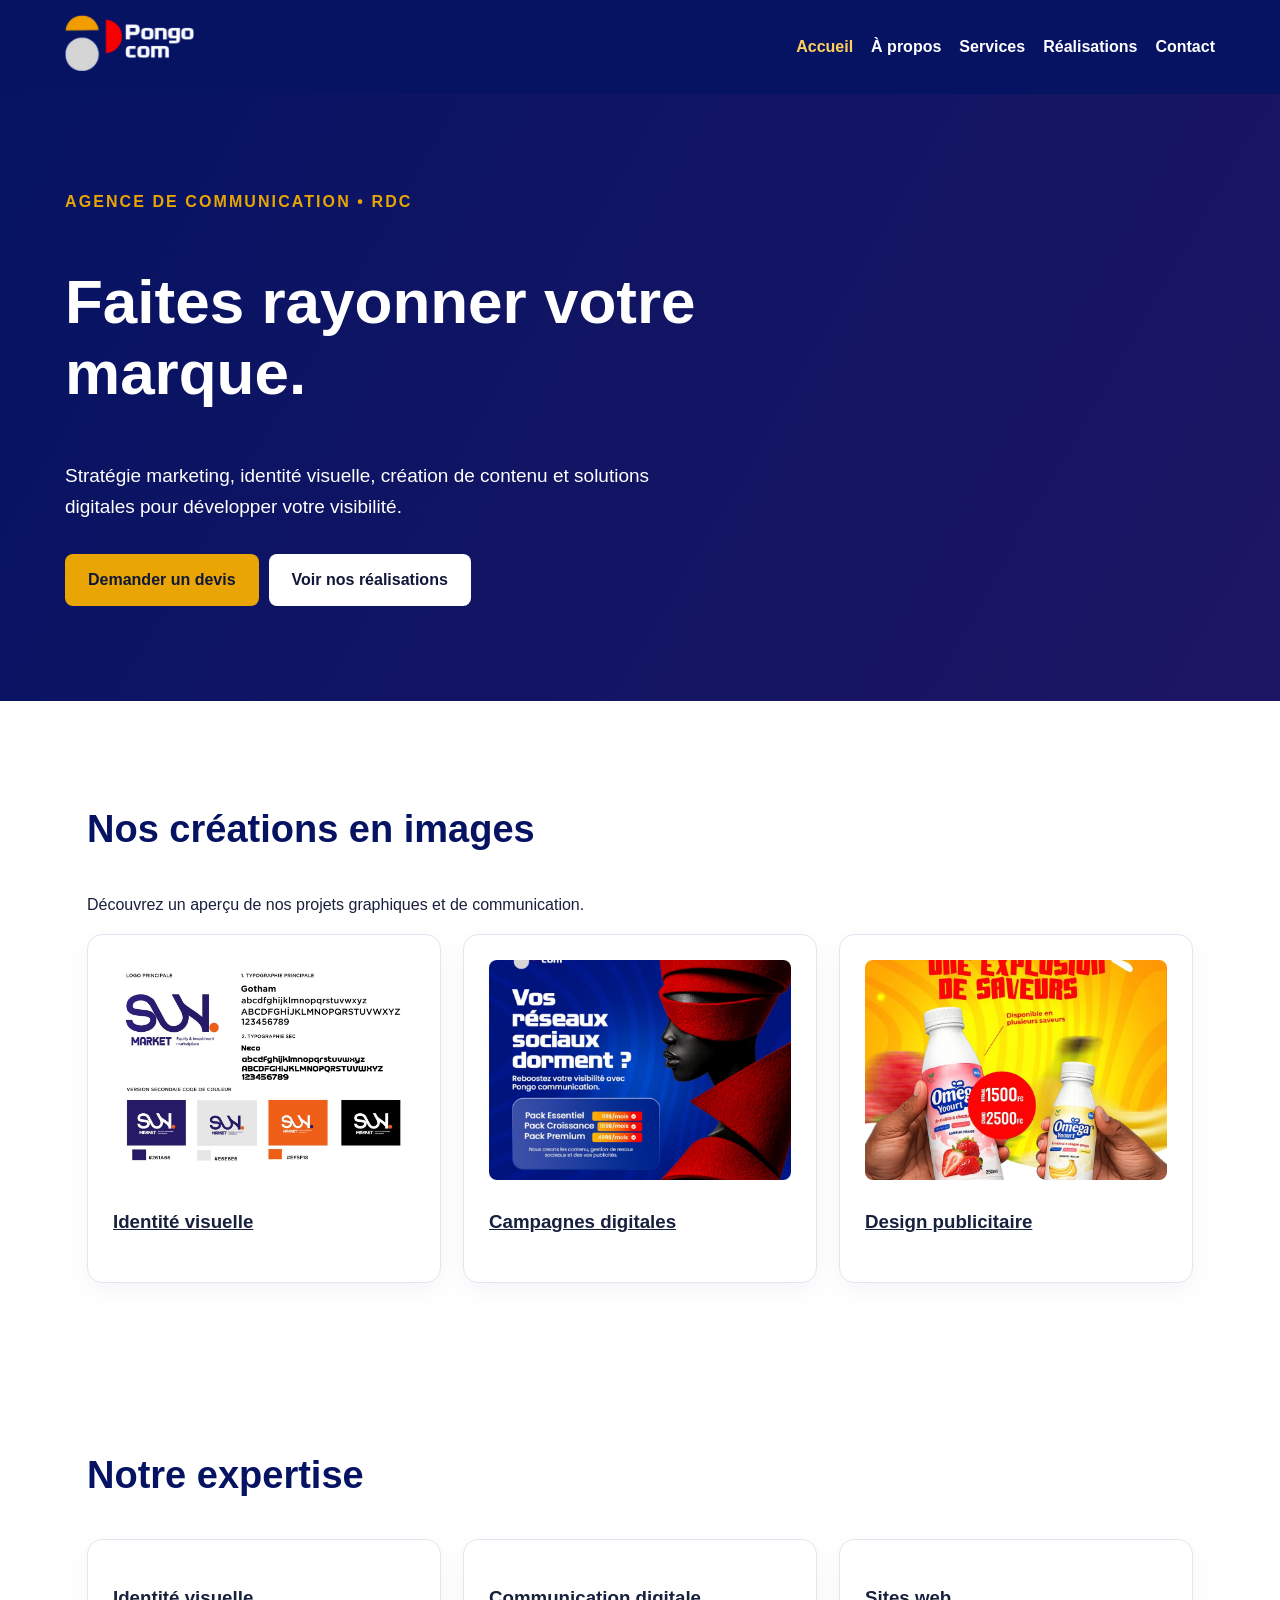
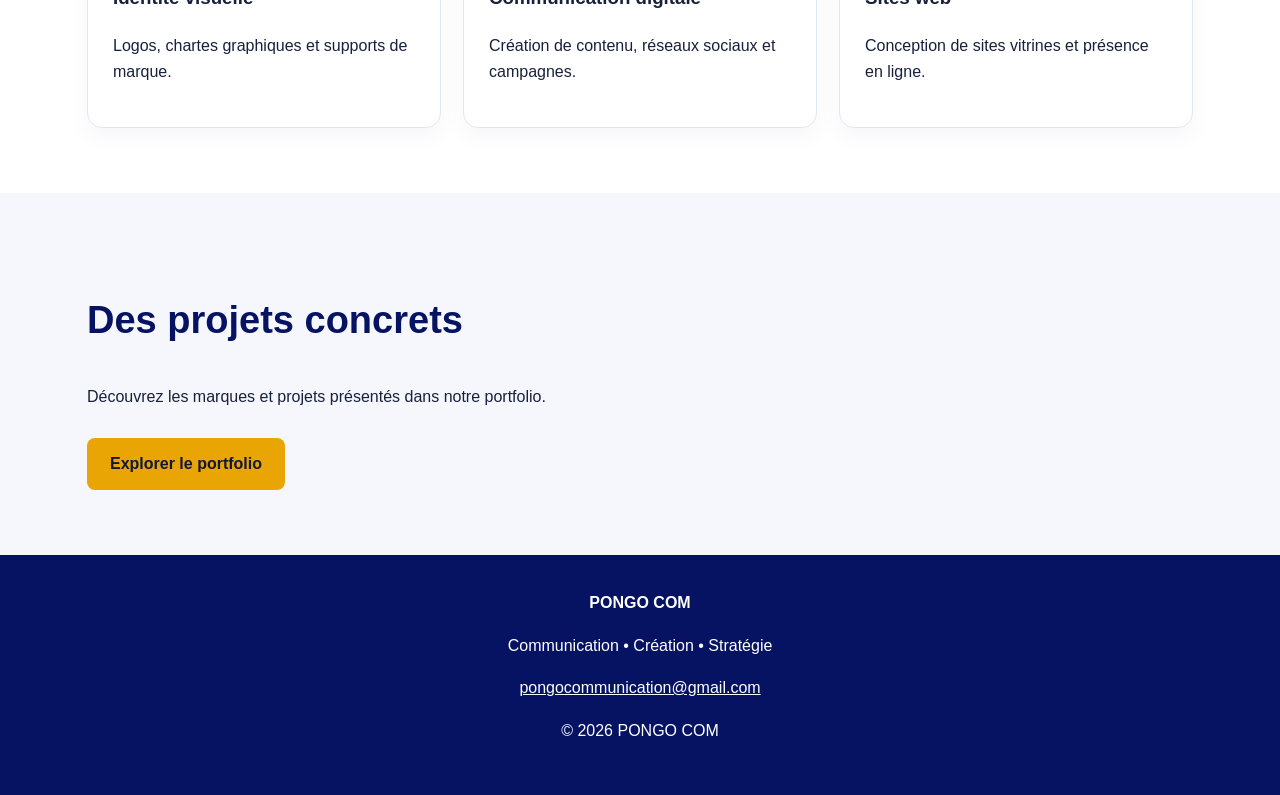
==== commit 1d6ec259: "Ajouter une galerie visuelle sur l'accueil" ====
--- a/index.html
+++ b/index.html
@@ -1 +1 @@
-<!doctype html><html lang="fr"><head><meta charset="utf-8"><meta name="viewport" content="width=device-width,initial-scale=1"><meta name="description" content="PONGO COM : agence de communication, identité visuelle, marketing digital, création de contenu et sites web."><title>Accueil | PONGO COM</title><link rel="stylesheet" href="/styles.css"></head><body><header><a href="/"><img src="/images/img-01.png" alt="PONGO COM"></a><nav aria-label="Navigation principale"><a href="/" aria-current="page">Accueil</a><a href="/apropos.html" >À propos</a><a href="/services.html" >Services</a><a href="/realisations.html" >Réalisations</a><a href="/contact.html" >Contact</a></nav></header><main><section class="hero"><div class="container"><span class="eyebrow">Agence de communication • RDC</span><h1>Faites rayonner votre marque.</h1><p>Stratégie marketing, identité visuelle, création de contenu et solutions digitales pour développer votre visibilité.</p><a class="btn" href="/contact.html">Demander un devis</a><a class="btn secondary" href="/realisations.html">Voir nos réalisations</a></div></section><section class="container"><h2>Notre expertise</h2><div class="grid"><article class="card"><h3>Identité visuelle</h3><p>Logos, chartes graphiques et supports de marque.</p></article><article class="card"><h3>Communication digitale</h3><p>Création de contenu, réseaux sociaux et campagnes.</p></article><article class="card"><h3>Sites web</h3><p>Conception de sites vitrines et présence en ligne.</p></article></div></section><section class="muted"><div class="container"><h2>Des projets concrets</h2><p>Découvrez les marques et projets présentés dans notre portfolio.</p><a class="btn" href="/realisations.html">Explorer le portfolio</a></div></section></main><footer><strong>PONGO COM</strong><p>Communication • Création • Stratégie</p><a href="mailto:pongocommunication@gmail.com">pongocommunication@gmail.com</a><p>© 2026 PONGO COM</p></footer></body></html>+<!doctype html><html lang="fr"><head><meta charset="utf-8"><meta name="viewport" content="width=device-width,initial-scale=1"><meta name="description" content="PONGO COM : agence de communication, identité visuelle, marketing digital, création de contenu et sites web."><title>Accueil | PONGO COM</title><link rel="stylesheet" href="/styles.css"></head><body><header><a href="/"><img src="/images/img-01.png" alt="PONGO COM"></a><nav aria-label="Navigation principale"><a href="/" aria-current="page">Accueil</a><a href="/apropos.html" >À propos</a><a href="/services.html" >Services</a><a href="/realisations.html" >Réalisations</a><a href="/contact.html" >Contact</a></nav></header><main><section class="hero"><div class="container"><span class="eyebrow">Agence de communication • RDC</span><h1>Faites rayonner votre marque.</h1><p>Stratégie marketing, identité visuelle, création de contenu et solutions digitales pour développer votre visibilité.</p><a class="btn" href="/contact.html">Demander un devis</a><a class="btn secondary" href="/realisations.html">Voir nos réalisations</a></div></section><section class="container"><h2>Nos créations en images</h2><p>Découvrez un aperçu de nos projets graphiques et de communication.</p><div class="grid"><a class="card project" href="/realisations.html"><img src="/images/img-11.jpg" alt="Identité visuelle Sun Market"><h3>Identité visuelle</h3></a><a class="card project" href="/realisations.html"><img src="/images/img-22.jpg" alt="Campagne PONGO COM"><h3>Campagnes digitales</h3></a><a class="card project" href="/realisations.html"><img src="/images/img-33.jpg" alt="Affiche Omega Yaourt"><h3>Design publicitaire</h3></a></div></section><section class="container"><h2>Notre expertise</h2><div class="grid"><article class="card"><h3>Identité visuelle</h3><p>Logos, chartes graphiques et supports de marque.</p></article><article class="card"><h3>Communication digitale</h3><p>Création de contenu, réseaux sociaux et campagnes.</p></article><article class="card"><h3>Sites web</h3><p>Conception de sites vitrines et présence en ligne.</p></article></div></section><section class="muted"><div class="container"><h2>Des projets concrets</h2><p>Découvrez les marques et projets présentés dans notre portfolio.</p><a class="btn" href="/realisations.html">Explorer le portfolio</a></div></section></main><footer><strong>PONGO COM</strong><p>Communication • Création • Stratégie</p><a href="mailto:pongocommunication@gmail.com">pongocommunication@gmail.com</a><p>© 2026 PONGO COM</p></footer></body></html>
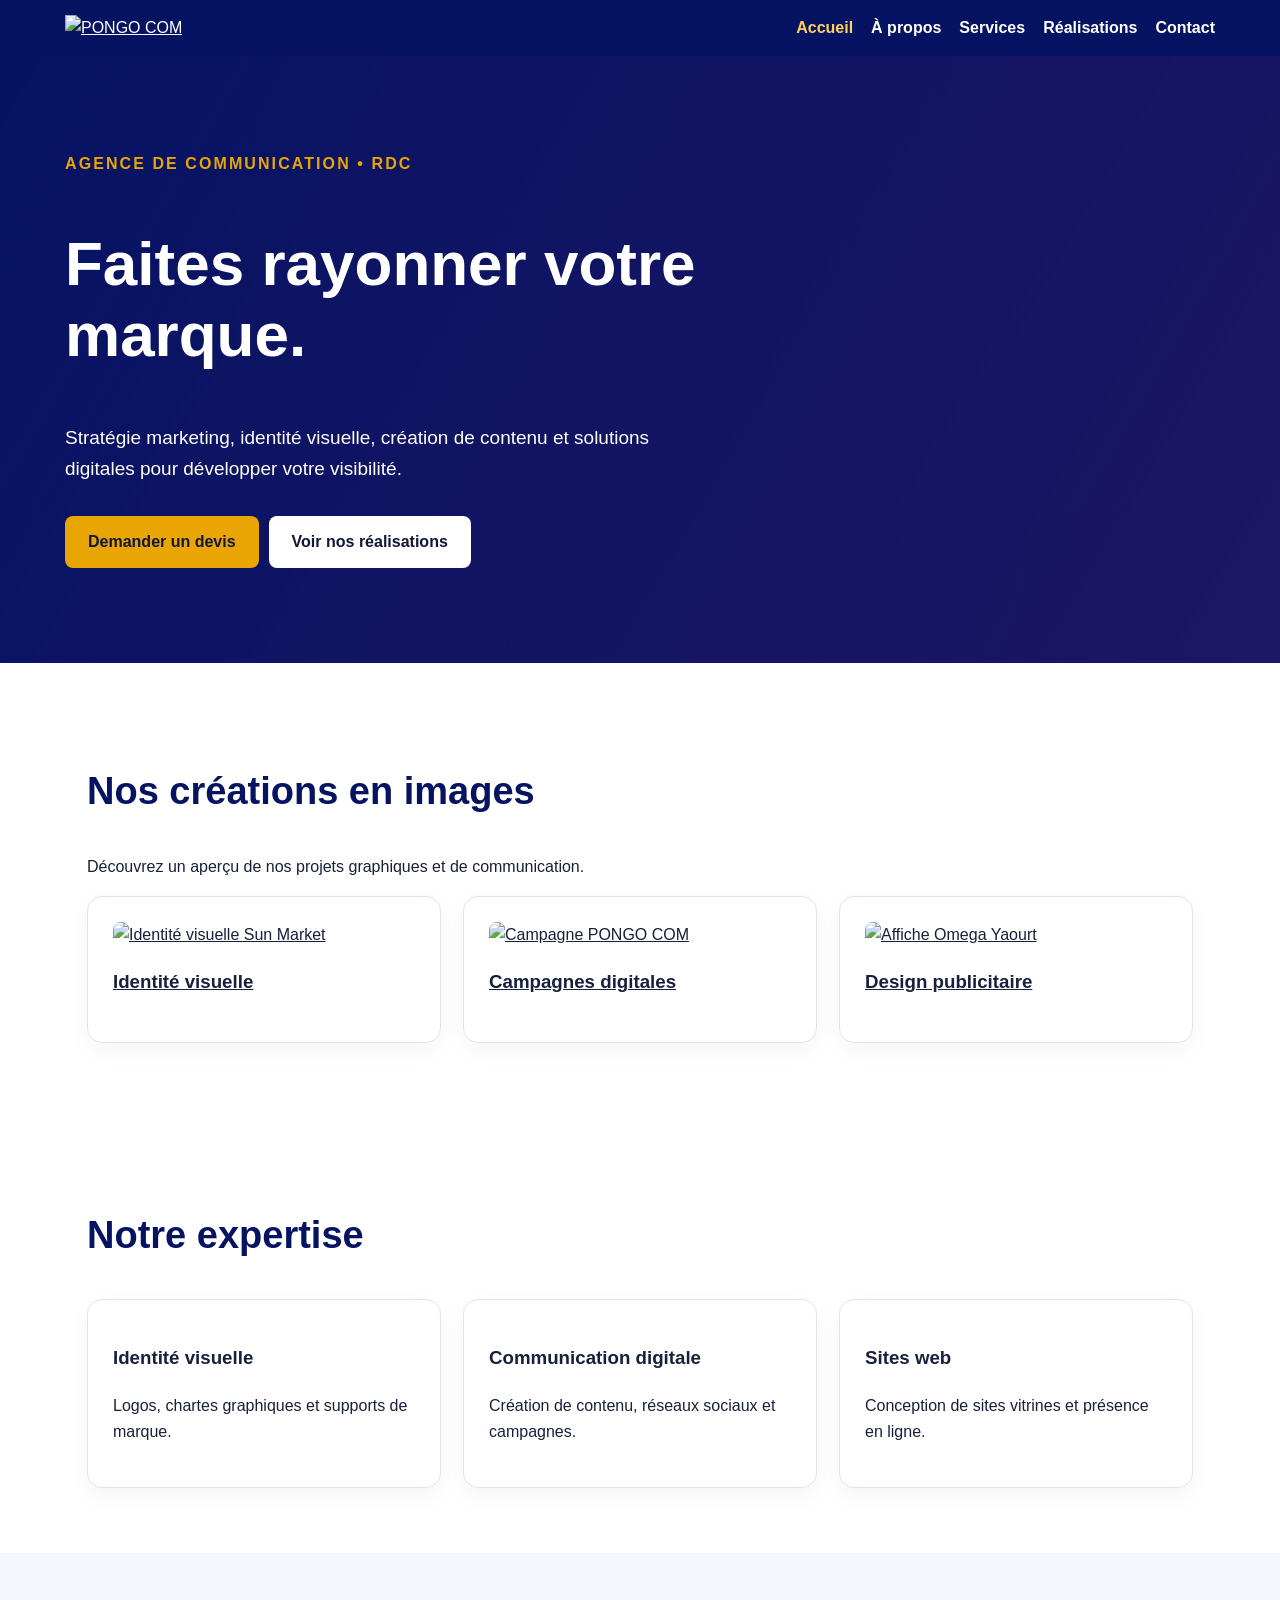
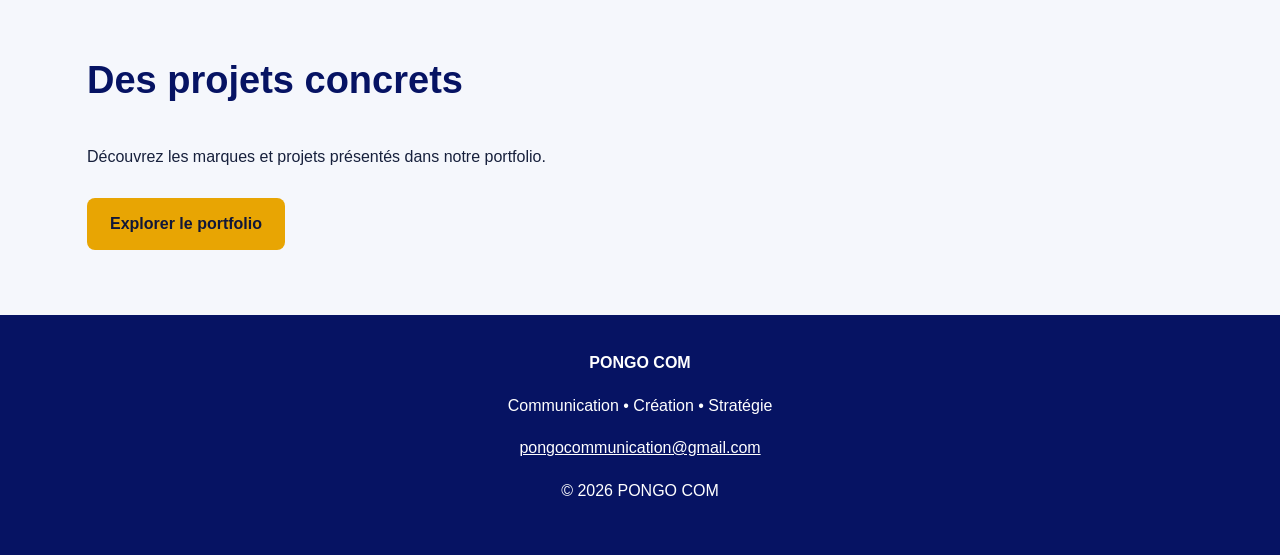
==== commit 1dbb5ddd: "Servir les images depuis le dépôt GitHub public" ====
--- a/index.html
+++ b/index.html
@@ -1 +1 @@
-<!doctype html><html lang="fr"><head><meta charset="utf-8"><meta name="viewport" content="width=device-width,initial-scale=1"><meta name="description" content="PONGO COM : agence de communication, identité visuelle, marketing digital, création de contenu et sites web."><title>Accueil | PONGO COM</title><link rel="stylesheet" href="/styles.css"></head><body><header><a href="/"><img src="/images/img-01.png" alt="PONGO COM"></a><nav aria-label="Navigation principale"><a href="/" aria-current="page">Accueil</a><a href="/apropos.html" >À propos</a><a href="/services.html" >Services</a><a href="/realisations.html" >Réalisations</a><a href="/contact.html" >Contact</a></nav></header><main><section class="hero"><div class="container"><span class="eyebrow">Agence de communication • RDC</span><h1>Faites rayonner votre marque.</h1><p>Stratégie marketing, identité visuelle, création de contenu et solutions digitales pour développer votre visibilité.</p><a class="btn" href="/contact.html">Demander un devis</a><a class="btn secondary" href="/realisations.html">Voir nos réalisations</a></div></section><section class="container"><h2>Nos créations en images</h2><p>Découvrez un aperçu de nos projets graphiques et de communication.</p><div class="grid"><a class="card project" href="/realisations.html"><img src="/images/img-11.jpg" alt="Identité visuelle Sun Market"><h3>Identité visuelle</h3></a><a class="card project" href="/realisations.html"><img src="/images/img-22.jpg" alt="Campagne PONGO COM"><h3>Campagnes digitales</h3></a><a class="card project" href="/realisations.html"><img src="/images/img-33.jpg" alt="Affiche Omega Yaourt"><h3>Design publicitaire</h3></a></div></section><section class="container"><h2>Notre expertise</h2><div class="grid"><article class="card"><h3>Identité visuelle</h3><p>Logos, chartes graphiques et supports de marque.</p></article><article class="card"><h3>Communication digitale</h3><p>Création de contenu, réseaux sociaux et campagnes.</p></article><article class="card"><h3>Sites web</h3><p>Conception de sites vitrines et présence en ligne.</p></article></div></section><section class="muted"><div class="container"><h2>Des projets concrets</h2><p>Découvrez les marques et projets présentés dans notre portfolio.</p><a class="btn" href="/realisations.html">Explorer le portfolio</a></div></section></main><footer><strong>PONGO COM</strong><p>Communication • Création • Stratégie</p><a href="mailto:pongocommunication@gmail.com">pongocommunication@gmail.com</a><p>© 2026 PONGO COM</p></footer></body></html>+<!doctype html><html lang="fr"><head><meta charset="utf-8"><meta name="viewport" content="width=device-width,initial-scale=1"><meta name="description" content="PONGO COM : agence de communication, identité visuelle, marketing digital, création de contenu et sites web."><title>Accueil | PONGO COM</title><link rel="stylesheet" href="/styles.css"></head><body><header><a href="/"><img src="https://raw.githubusercontent.com/elmyster02-sketch/Portofolio-pongo-communication/main/images/img-01.png" alt="PONGO COM"></a><nav aria-label="Navigation principale"><a href="/" aria-current="page">Accueil</a><a href="/apropos.html" >À propos</a><a href="/services.html" >Services</a><a href="/realisations.html" >Réalisations</a><a href="/contact.html" >Contact</a></nav></header><main><section class="hero"><div class="container"><span class="eyebrow">Agence de communication • RDC</span><h1>Faites rayonner votre marque.</h1><p>Stratégie marketing, identité visuelle, création de contenu et solutions digitales pour développer votre visibilité.</p><a class="btn" href="/contact.html">Demander un devis</a><a class="btn secondary" href="/realisations.html">Voir nos réalisations</a></div></section><section class="container"><h2>Nos créations en images</h2><p>Découvrez un aperçu de nos projets graphiques et de communication.</p><div class="grid"><a class="card project" href="/realisations.html"><img src="https://raw.githubusercontent.com/elmyster02-sketch/Portofolio-pongo-communication/main/images/img-11.jpg" alt="Identité visuelle Sun Market"><h3>Identité visuelle</h3></a><a class="card project" href="/realisations.html"><img src="https://raw.githubusercontent.com/elmyster02-sketch/Portofolio-pongo-communication/main/images/img-22.jpg" alt="Campagne PONGO COM"><h3>Campagnes digitales</h3></a><a class="card project" href="/realisations.html"><img src="https://raw.githubusercontent.com/elmyster02-sketch/Portofolio-pongo-communication/main/images/img-33.jpg" alt="Affiche Omega Yaourt"><h3>Design publicitaire</h3></a></div></section><section class="container"><h2>Notre expertise</h2><div class="grid"><article class="card"><h3>Identité visuelle</h3><p>Logos, chartes graphiques et supports de marque.</p></article><article class="card"><h3>Communication digitale</h3><p>Création de contenu, réseaux sociaux et campagnes.</p></article><article class="card"><h3>Sites web</h3><p>Conception de sites vitrines et présence en ligne.</p></article></div></section><section class="muted"><div class="container"><h2>Des projets concrets</h2><p>Découvrez les marques et projets présentés dans notre portfolio.</p><a class="btn" href="/realisations.html">Explorer le portfolio</a></div></section></main><footer><strong>PONGO COM</strong><p>Communication • Création • Stratégie</p><a href="mailto:pongocommunication@gmail.com">pongocommunication@gmail.com</a><p>© 2026 PONGO COM</p></footer></body></html>
